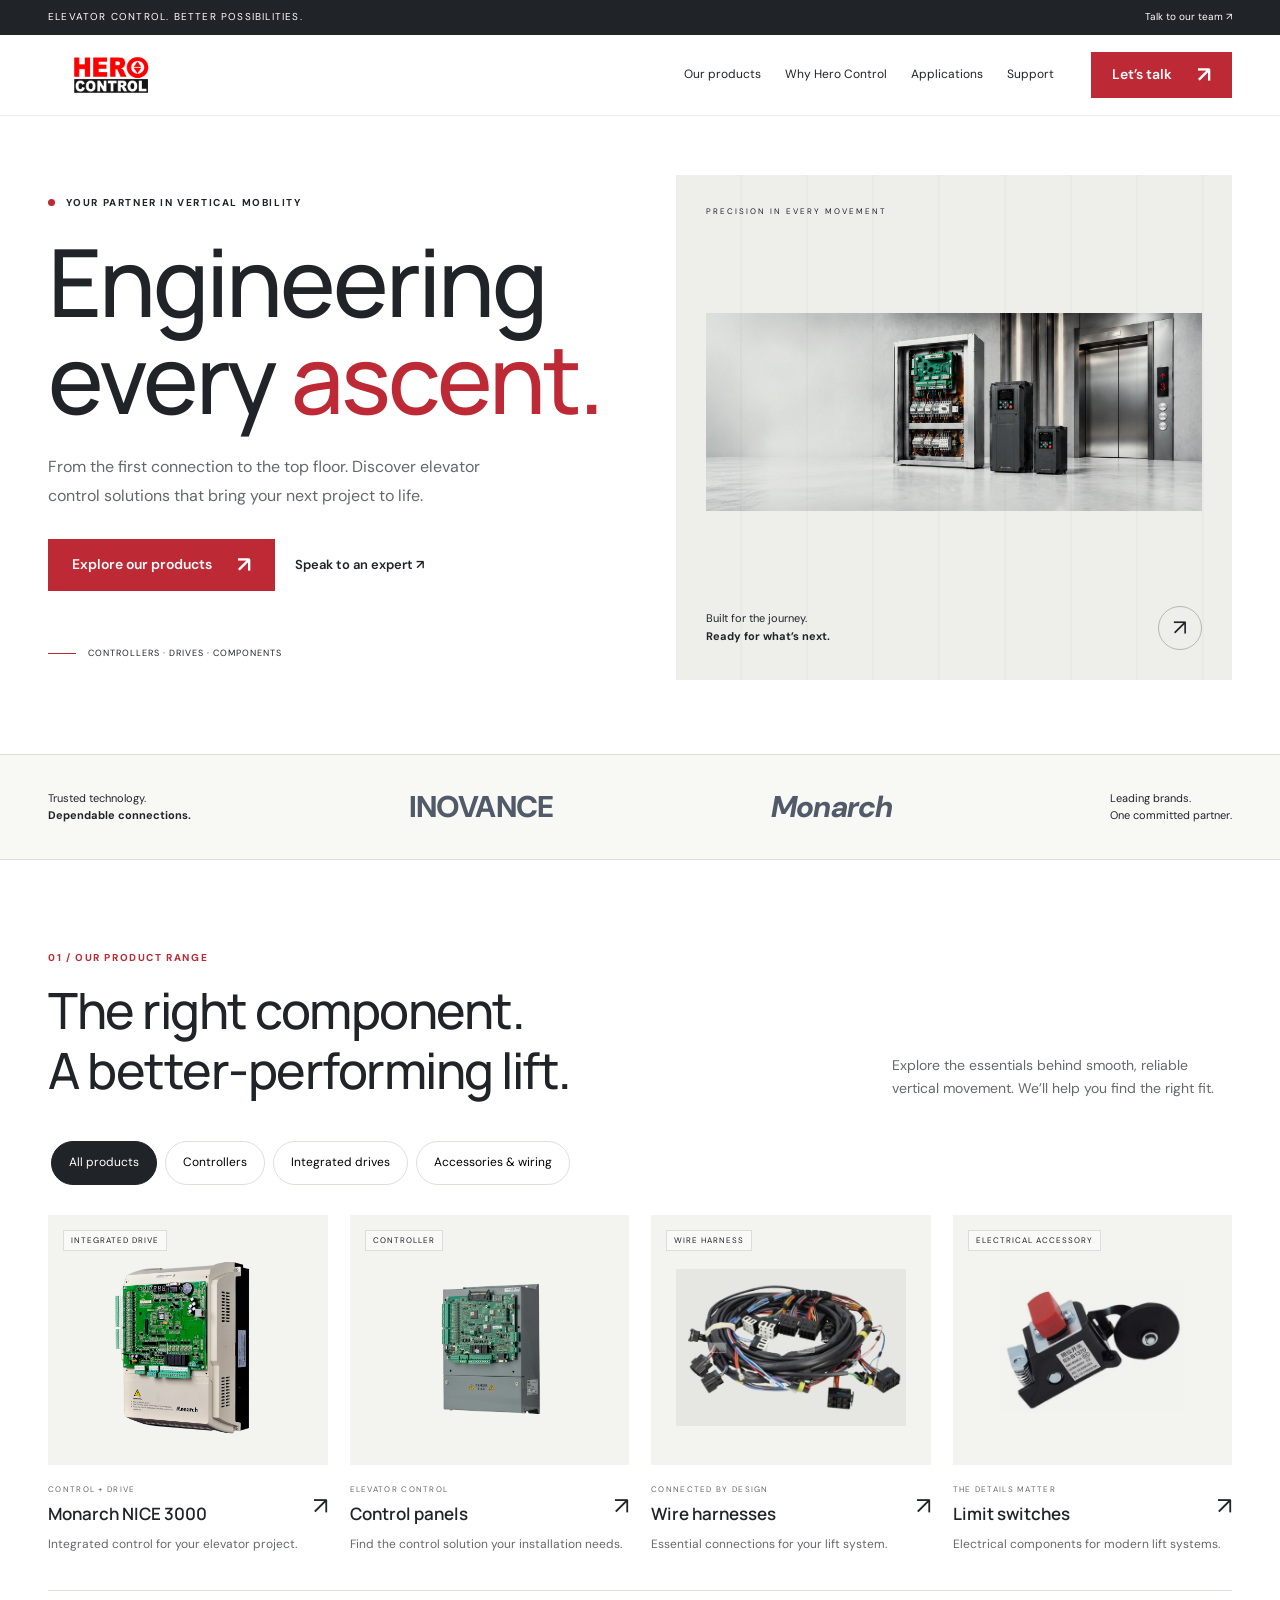
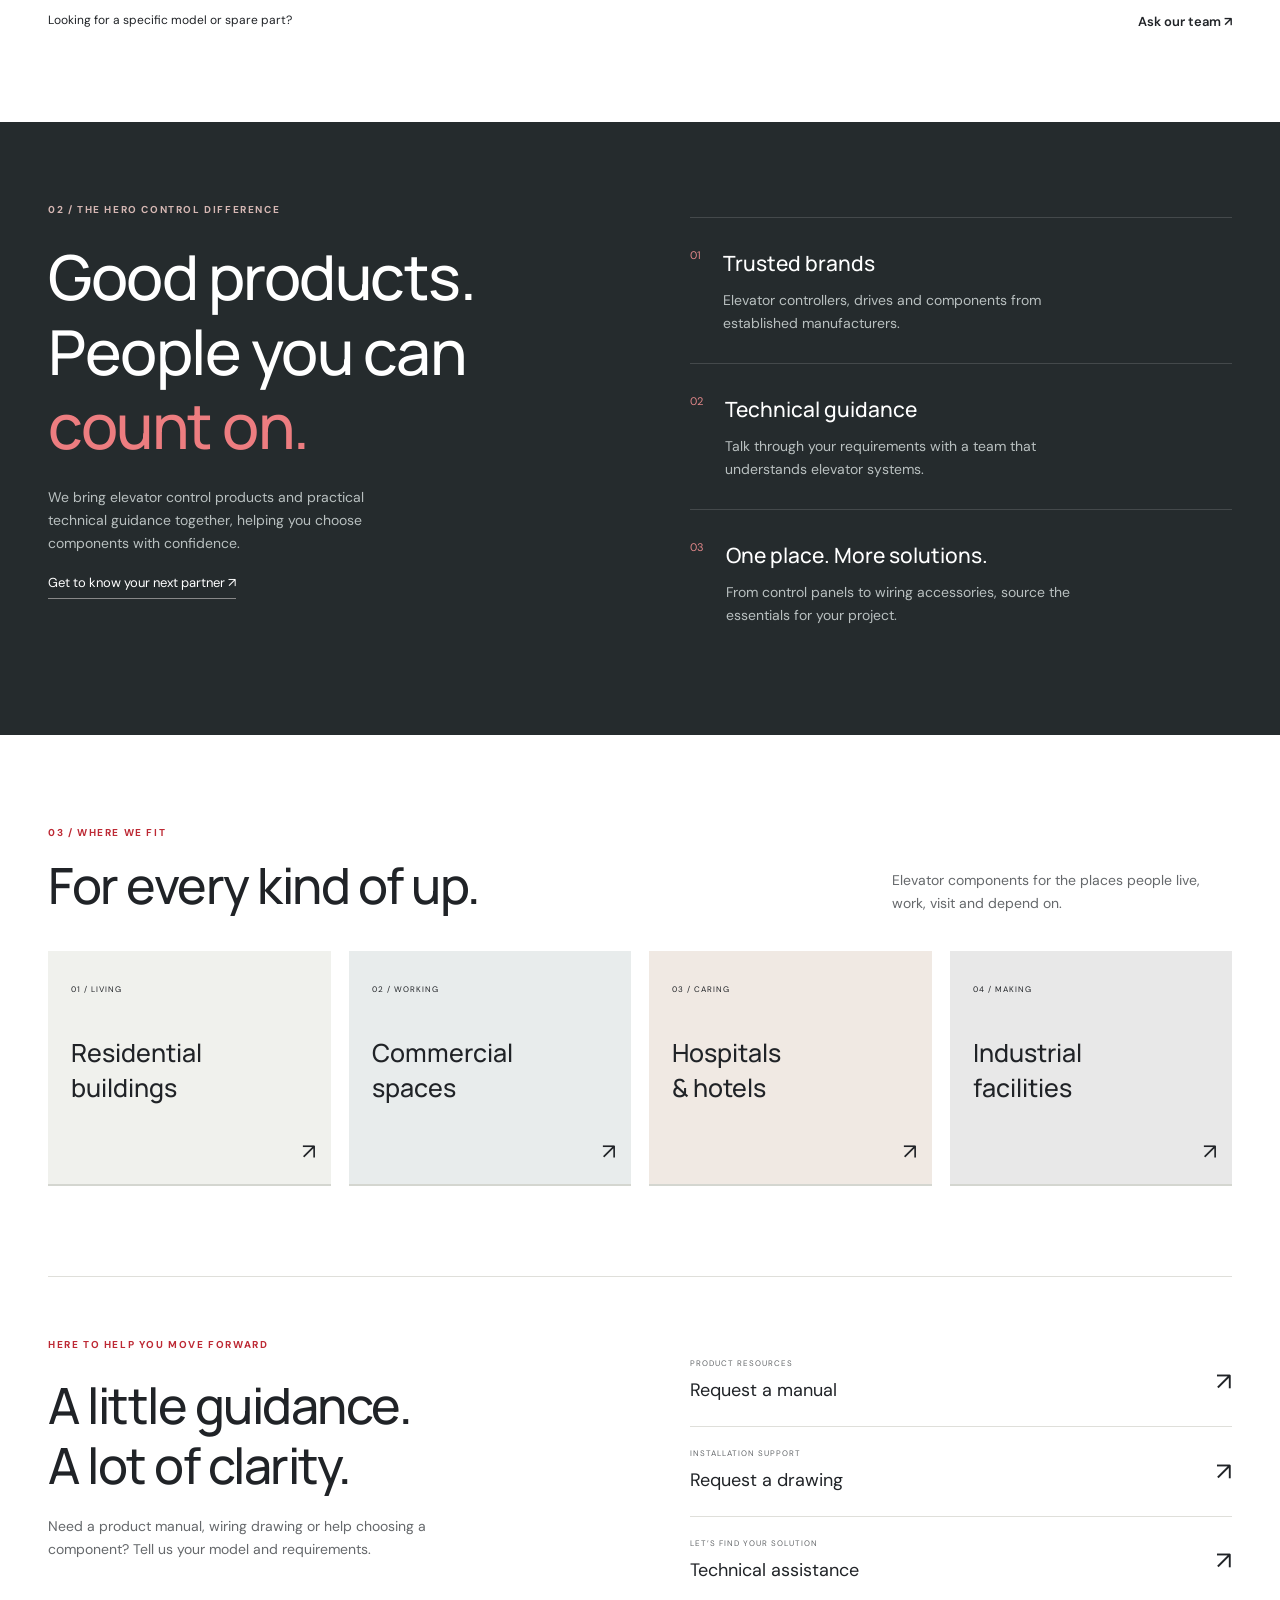
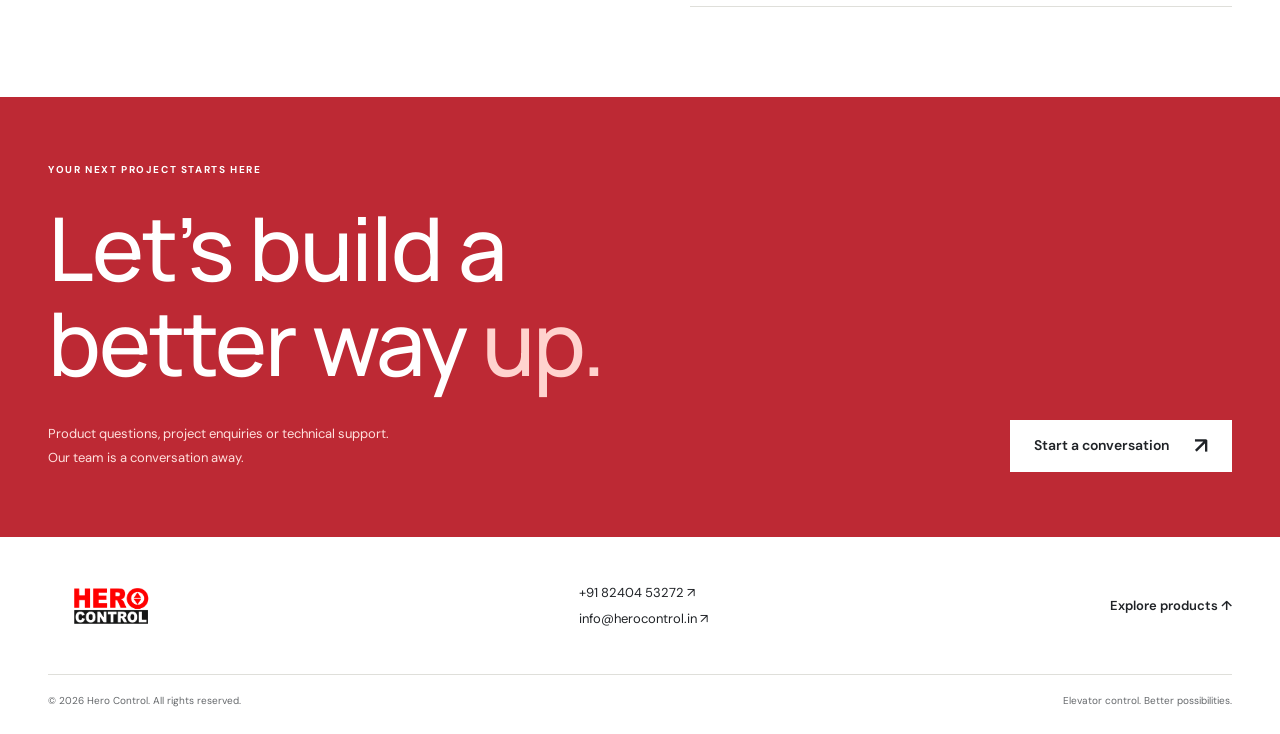
==== index.html @ cd9b061e "feat: build mobile-first Hero Control website" ====
﻿<!doctype html>
<html lang="en">
<head><meta charset="utf-8"><meta name="viewport" content="width=device-width,initial-scale=1"><meta name="theme-color" content="#c52c34"><meta name="description" content="Explore Hero Control elevator controllers, integrated drives, electrical accessories and wire harnesses. Contact our team for product selection and technical support."><title>Hero Control — Engineering every ascent.</title><link rel="icon" href="assets/logo.png"><link rel="stylesheet" href="style.css"><script src="script.js" defer></script></head>
<body>
<a class="skip" href="#main">Skip to content</a>
<div class="topbar"><div class="container">ELEVATOR CONTROL. BETTER POSSIBILITIES.<a href="tel:+918240453272">Talk to our team ↗</a></div></div>
<header><nav class="container" aria-label="Main navigation"><a class="brand" href="#" aria-label="Hero Control home"><img src="assets/logo.png" width="128" height="46" alt="Hero Control"></a><button class="menu-toggle" aria-expanded="false" aria-controls="navigation">Menu <span aria-hidden="true">☰</span></button><div id="navigation"><a href="#products">Our products</a><a href="#about">Why Hero Control</a><a href="#applications">Applications</a><a href="#support">Support</a><a class="button small" href="#contact">Let’s talk <span>↗</span></a></div></nav></header>
<main id="main">
<section class="hero container"><div class="hero-copy"><p class="eyebrow"><span class="dot"></span> YOUR PARTNER IN VERTICAL MOBILITY</p><h1>Engineering<br>every <em>ascent.</em></h1><p class="intro">From the first connection to the top floor. Discover elevator control solutions that bring your next project to life.</p><div class="actions"><a class="button" href="#products">Explore our products <span>↗</span></a><a class="text-link" href="#contact">Speak to an expert <span>↗</span></a></div><div class="hero-note"><span class="line"></span> CONTROLLERS · DRIVES · COMPONENTS</div></div><div class="hero-visual"><span class="visual-label">PRECISION IN EVERY MOVEMENT</span><img src="assets/hero.png" alt="Hero Control elevator control equipment" fetchpriority="high"><div class="visual-bottom"><span>Built for the journey.<br><strong>Ready for what’s next.</strong></span><span class="circle-arrow" aria-hidden="true">↗</span></div></div></section>
<div class="brand-strip"><div class="container"><p>Trusted technology.<br><strong>Dependable connections.</strong></p><span class="partner">INOVANCE</span><span class="partner monarch">Monarch</span><p class="strip-note">Leading brands.<br>One committed partner.</p></div></div>
<section class="section container" id="products"><div class="section-heading"><div><p class="eyebrow">01 / OUR PRODUCT RANGE</p><h2>The right component.<br>A better-performing lift.</h2></div><p>Explore the essentials behind smooth, reliable vertical movement. We’ll help you find the right fit.</p></div><div class="filters" role="group" aria-label="Filter products"><button class="active" aria-pressed="true" data-filter="all">All products</button><button aria-pressed="false" data-filter="controllers">Controllers</button><button aria-pressed="false" data-filter="drives">Integrated drives</button><button aria-pressed="false" data-filter="accessories">Accessories & wiring</button></div><div class="product-grid">
<a class="product" href="mailto:info@herocontrol.in?subject=Enquiry%3A%20Monarch%20NICE%203000" data-category="drives"><div class="product-image"><span class="tag">INTEGRATED DRIVE</span><img src="assets/controller.png" alt="Monarch NICE 3000 integrated elevator controller" loading="lazy"></div><div class="product-info"><div><p>CONTROL + DRIVE</p><h3>Monarch NICE 3000</h3></div><span aria-hidden="true">↗</span></div><p class="product-desc">Integrated control for your elevator project.</p></a>
<a class="product" href="mailto:info@herocontrol.in?subject=Enquiry%3A%20Elevator%20control%20panels" data-category="controllers"><div class="product-image"><span class="tag">CONTROLLER</span><img src="assets/panel.webp" alt="Elevator control panel" loading="lazy"></div><div class="product-info"><div><p>ELEVATOR CONTROL</p><h3>Control panels</h3></div><span aria-hidden="true">↗</span></div><p class="product-desc">Find the control solution your installation needs.</p></a>
<a class="product" href="mailto:info@herocontrol.in?subject=Enquiry%3A%20Wire%20harnesses" data-category="accessories"><div class="product-image"><span class="tag">WIRE HARNESS</span><img src="assets/wire.jpg" alt="Electrical wire harness and connectors" loading="lazy"></div><div class="product-info"><div><p>CONNECTED BY DESIGN</p><h3>Wire harnesses</h3></div><span aria-hidden="true">↗</span></div><p class="product-desc">Essential connections for your lift system.</p></a>
<a class="product" href="mailto:info@herocontrol.in?subject=Enquiry%3A%20Limit%20switches" data-category="accessories"><div class="product-image"><span class="tag">ELECTRICAL ACCESSORY</span><img src="assets/switch.avif" alt="Elevator limit switch" loading="lazy"></div><div class="product-info"><div><p>THE DETAILS MATTER</p><h3>Limit switches</h3></div><span aria-hidden="true">↗</span></div><p class="product-desc">Electrical components for modern lift systems.</p></a>
</div><p class="product-status sr-only" role="status" aria-live="polite">Showing all 4 products.</p><div class="catalogue-note"><span>Looking for a specific model or spare part?</span><a class="text-link" href="#contact">Ask our team ↗</a></div></section>
<section class="about" id="about"><div class="container about-grid"><div><p class="eyebrow">02 / THE HERO CONTROL DIFFERENCE</p><h2>Good products.<br>People you can<br><em>count on.</em></h2><p>We bring elevator control products and practical technical guidance together, helping you choose components with confidence.</p><a class="light-link" href="#contact">Get to know your next partner ↗</a></div><div class="benefits"><article><span>01</span><div><h3>Trusted brands</h3><p>Elevator controllers, drives and components from established manufacturers.</p></div></article><article><span>02</span><div><h3>Technical guidance</h3><p>Talk through your requirements with a team that understands elevator systems.</p></div></article><article><span>03</span><div><h3>One place. More solutions.</h3><p>From control panels to wiring accessories, source the essentials for your project.</p></div></article></div></div></section>
<section class="section container" id="applications"><div class="section-heading"><div><p class="eyebrow">03 / WHERE WE FIT</p><h2>For every kind of up.</h2></div><p>Elevator components for the places people live, work, visit and depend on.</p></div><div class="application-grid"><a href="#contact"><span>01 / LIVING</span><h3>Residential<br>buildings</h3><span class="app-arrow">↗</span></a><a href="#contact"><span>02 / WORKING</span><h3>Commercial<br>spaces</h3><span class="app-arrow">↗</span></a><a href="#contact"><span>03 / CARING</span><h3>Hospitals<br>& hotels</h3><span class="app-arrow">↗</span></a><a href="#contact"><span>04 / MAKING</span><h3>Industrial<br>facilities</h3><span class="app-arrow">↗</span></a></div></section>
<section class="support container" id="support"><div><p class="eyebrow">HERE TO HELP YOU MOVE FORWARD</p><h2>A little guidance.<br>A lot of clarity.</h2><p>Need a product manual, wiring drawing or help choosing a component? Tell us your model and requirements.</p></div><div class="support-links"><a href="mailto:info@herocontrol.in?subject=Request%20for%20product%20manual&body=Product%20model%3A%0ARequirement%3A"><span><small>PRODUCT RESOURCES</small>Request a manual</span><b>↗</b></a><a href="mailto:info@herocontrol.in?subject=Request%20for%20wiring%20drawing&body=Product%20model%3A%0ARequirement%3A"><span><small>INSTALLATION SUPPORT</small>Request a drawing</span><b>↗</b></a><a href="tel:+918240453272"><span><small>LET’S FIND YOUR SOLUTION</small>Technical assistance</span><b>↗</b></a></div></section>
<section class="contact" id="contact"><div class="container"><p class="eyebrow">YOUR NEXT PROJECT STARTS HERE</p><h2>Let’s build a<br>better way <em>up.</em></h2><div class="contact-bottom"><p>Product questions, project enquiries or technical support.<br>Our team is a conversation away.</p><a class="button white" href="mailto:info@herocontrol.in">Start a conversation <span>↗</span></a></div></div></section>
</main><footer class="container"><div class="footer-top"><a href="#" aria-label="Hero Control home"><img src="assets/logo.png" alt="Hero Control" width="128" height="46" loading="lazy"></a><div><a href="tel:+918240453272">+91 82404 53272 ↗</a><a href="mailto:info@herocontrol.in">info@herocontrol.in ↗</a></div><a class="text-link" href="#products">Explore products ↑</a></div><div class="footer-bottom"><span>© <span id="year">2026</span> Hero Control. All rights reserved.</span><span>Elevator control. Better possibilities.</span></div></footer><div class="mobile-contact"><a href="tel:+918240453272">Call our team ↗</a><a href="https://wa.me/918240453272">WhatsApp ↗</a></div>
</body></html>
---- style.css ----
﻿@import url('https://fonts.googleapis.com/css2?family=DM+Sans:wght@400;500;600;700&family=Manrope:wght@400;500;600;700;800&display=swap');
:root{--red:#bd2934;--ink:#202327;--muted:#65686b;--paper:#f8f8f5;--border:#dfdfda}*{box-sizing:border-box}html{scroll-behavior:smooth;scroll-padding-top:95px}body{margin:0;color:var(--ink);background:#fff;font:16px/1.65 'DM Sans',sans-serif}a{color:inherit;text-decoration:none}button{font:inherit;cursor:pointer}img{display:block;max-width:100%}.container{width:min(1280px,calc(100% - 40px));margin-inline:auto}.topbar{background:var(--ink);color:#fff;font-size:9px;letter-spacing:1.2px;padding:9px 0}.topbar .container{display:flex;justify-content:space-between;gap:12px}.topbar a{letter-spacing:0;white-space:nowrap}header{background:#fff;position:sticky;top:0;z-index:10;border-bottom:1px solid #eee}nav{min-height:80px;display:flex;align-items:center;justify-content:space-between}.brand img,footer img{object-fit:contain}.menu-toggle{background:none;border:1px solid var(--border);padding:8px 12px;border-radius:3px;font-size:14px}.menu-toggle span{margin-left:10px}#navigation{display:none;position:absolute;top:100%;left:0;right:0;background:#fff;padding:16px 20px 24px;box-shadow:0 12px 16px #0000000b}#navigation.open{display:grid;gap:4px}#navigation>a{padding:12px}a:focus-visible,button:focus-visible{outline:3px solid #d68724;outline-offset:4px}.button{display:inline-flex;align-items:center;justify-content:space-between;gap:25px;min-height:52px;background:var(--red);color:#fff;padding:13px 23px;font-size:14px;font-weight:600;border:1px solid transparent}.button:hover{background:#9d1c26}.button span{font-size:22px;line-height:1}.small{min-height:46px}.hero{padding-block:45px 30px;display:grid;gap:35px}.eyebrow{font-size:10px;letter-spacing:1.6px;font-weight:700;margin:0 0 22px;line-height:1.6}.dot{display:inline-block;width:7px;height:7px;background:var(--red);border-radius:50%;margin-right:7px}h1,h2,h3,p{margin-top:0}h1,h2,h3{font-family:Manrope,sans-serif}h1{font-size:clamp(48px,9vw,94px);line-height:1.04;letter-spacing:-3px;font-weight:500;margin-bottom:25px}em{font-style:normal;color:var(--red)}.intro{font-size:16px;max-width:440px;color:var(--muted);line-height:1.8}.actions{display:flex;align-items:center;flex-wrap:wrap;gap:20px;margin-top:28px}.text-link{font-size:13px;font-weight:600}.text-link:hover{color:var(--red)}.hero-note{display:flex;align-items:center;gap:12px;font-size:9px;letter-spacing:1px;margin-top:32px}.line{width:28px;height:1px;background:var(--red)}.hero-visual{min-height:340px;background:#eeefea;position:relative;padding:30px 18px 20px;display:flex;flex-direction:column;justify-content:space-between;overflow:hidden}.hero-visual:before{content:'';position:absolute;inset:0;background:repeating-linear-gradient(90deg,transparent 0,transparent 64px,#d2d5cf60 65px,transparent 66px);pointer-events:none}.visual-label{font-size:8px;letter-spacing:2px;z-index:1}.hero-visual>img{width:100%;height:240px;object-fit:contain;mix-blend-mode:multiply;position:relative}.visual-bottom{display:flex;justify-content:space-between;align-items:center;font-size:11px;line-height:1.6;z-index:1}.circle-arrow{border:1px solid #b5b9b0;width:44px;height:44px;border-radius:50%;display:grid;place-items:center;font-size:22px}.brand-strip{border-block:1px solid var(--border);margin-top:15px;background:var(--paper)}.brand-strip .container{display:flex;flex-wrap:wrap;align-items:center;justify-content:space-between;gap:23px;padding-block:25px}.brand-strip p{font-size:11px;margin:0;line-height:1.6}.partner{font-size:20px;font-weight:800;color:#505a68;letter-spacing:-.8px}.monarch{font-style:italic}.strip-note{display:none}.section{padding-block:65px}.section-heading{display:grid;gap:16px;margin-bottom:30px}.section-heading .eyebrow{color:var(--red);margin-bottom:14px}h2{font-size:clamp(31px,5vw,50px);line-height:1.2;letter-spacing:-1.5px;font-weight:500;margin-bottom:0}.section-heading>p{font-size:14px;max-width:340px;color:var(--muted);margin:0}.filters{display:flex;gap:8px;overflow:auto;padding:5px 3px 15px;margin-bottom:15px}.filters button{white-space:nowrap;border:1px solid var(--border);background:white;border-radius:30px;font-size:12px;padding:9px 17px;min-height:44px}.filters button.active{background:var(--ink);border-color:var(--ink);color:white}.product-grid{display:grid;gap:28px 18px}.product[hidden]{display:none}.product-image{position:relative;background:#f3f4f0;padding:40px 30px 25px;height:270px;display:flex;align-items:center;justify-content:center}.product-image img{max-height:100%;width:100%;object-fit:contain;mix-blend-mode:multiply;transition:transform .25s}.product:hover img{transform:scale(1.045)}.tag{position:absolute;top:15px;left:15px;font-size:8px;letter-spacing:1px;border:1px solid #dbddd7;padding:3px 7px;background:#fff8}.product-info{display:flex;align-items:center;justify-content:space-between;padding-top:18px}.product-info p{font-size:8px;letter-spacing:1.3px;color:var(--muted);margin:0 0 4px}.product h3{font-size:19px;margin:0;font-weight:600}.product-info>span{font-size:24px}.product-desc{font-size:12px;color:var(--muted);margin:7px 0 0}.catalogue-note{display:flex;justify-content:space-between;gap:15px;flex-wrap:wrap;border-top:1px solid var(--border);margin-top:35px;padding-top:20px;font-size:12px}.about{background:#252b2d;color:white;padding-block:60px}.about-grid{display:grid;gap:35px}.about .eyebrow{color:#d6b8b4}.about h2{font-size:clamp(40px,5vw,62px)}.about em{color:#ed7d80}.about p:not(.eyebrow){color:#b9c0c0;font-size:14px;max-width:375px;margin-top:22px}.light-link{font-size:13px;border-bottom:1px solid #888;padding-bottom:7px}.benefits article{display:flex;gap:22px;padding:25px 0;border-top:1px solid #ffffff24}.benefits article>span{color:#e18789;font-size:11px}.benefits h3{font-size:21px;font-weight:500;margin:0}.benefits article p{margin:8px 0 0!important}.application-grid{display:grid;grid-template-columns:repeat(2,minmax(0,1fr));gap:12px}.application-grid a{padding:20px 16px;position:relative;min-height:190px;background:#f0f1ed;border-bottom:2px solid #d4d6d0;transition:background .2s}.application-grid a:hover{background:#e6e8df}.application-grid a:nth-child(2){background:#e8ecec}.application-grid a:nth-child(3){background:#f0e9e3}.application-grid a:nth-child(4){background:#e8e8e8}.application-grid span{font-size:8px;letter-spacing:1px}.application-grid h3{font-size:20px;font-weight:500;line-height:1.4;margin-top:26px}.application-grid .app-arrow{position:absolute;right:14px;bottom:14px;font-size:22px}.support{display:grid;gap:25px;border-top:1px solid var(--border);padding-block:45px 65px}.support .eyebrow{color:var(--red)}.support p:not(.eyebrow){color:var(--muted);font-size:14px;max-width:385px;margin-top:20px}.support-links a{display:flex;justify-content:space-between;align-items:center;border-bottom:1px solid var(--border);padding:20px 0;font-size:18px}.support-links small{display:block;letter-spacing:1px;font-size:8px;color:var(--muted);margin-bottom:6px}.support-links b{font-size:25px;font-weight:400}.contact{padding-block:50px;background:var(--red);color:white}.contact h2{font-size:clamp(48px,8vw,88px);line-height:1.08;letter-spacing:-2px}.contact em{color:#ffd3ce}.contact-bottom{display:flex;flex-wrap:wrap;gap:20px;align-items:center;justify-content:space-between;margin-top:30px}.contact-bottom p{font-size:13px;line-height:1.8;margin:0;color:#ffe1de}.white{background:white;color:var(--ink)}.white:hover{background:#f4e6e5}.footer-top{padding-block:35px;display:flex;flex-wrap:wrap;gap:25px;justify-content:space-between;align-items:center}.footer-top>div{display:grid;gap:5px;font-size:13px}.footer-bottom{padding-block:18px 85px;border-top:1px solid var(--border);display:flex;flex-wrap:wrap;gap:10px;justify-content:space-between;font-size:10px;color:var(--muted)}.mobile-contact{position:fixed;bottom:0;left:0;right:0;z-index:9;display:flex;background:white;box-shadow:0 -2px 15px #0001;padding-bottom:env(safe-area-inset-bottom)}.mobile-contact a{flex:1;text-align:center;padding:15px;font-size:13px;font-weight:600}.mobile-contact a:last-child{background:var(--red);color:white}.skip{position:fixed;top:-100px;left:20px;z-index:30;padding:12px;background:white}.skip:focus{top:5px}.sr-only{position:absolute;width:1px;height:1px;padding:0;margin:-1px;overflow:hidden;clip:rect(0,0,0,0);white-space:nowrap;border:0}@media(min-width:600px){.product-grid{grid-template-columns:repeat(2,minmax(0,1fr))}.hero-visual>img{height:330px}.hero-visual{min-height:420px}.strip-note{display:block}.container{width:min(1280px,calc(100% - 64px))}}@media(min-width:960px){.container{width:min(1280px,calc(100% - 96px))}.topbar{font-size:10px}.menu-toggle{display:none}#navigation{display:flex;position:static;padding:0;align-items:center;gap:18px;box-shadow:none;font-size:12px}#navigation>a{padding:10px 3px}#navigation .button{padding-inline:20px;margin-left:16px}.hero{grid-template-columns:1.05fr 1fr;gap:45px;align-items:center;padding-block:55px}.hero-copy{padding-block:24px}.hero-visual{min-height:505px;padding:30px}.hero-visual>img{height:350px}.hero-note{margin-top:55px}.eyebrow{font-size:10px}.brand-strip .container{padding-block:27px}.partner{font-size:30px}.section{padding-block:90px}.section-heading{display:flex;justify-content:space-between;align-items:end;margin-bottom:36px}.product-grid{grid-template-columns:repeat(4,minmax(0,1fr));gap:22px}.product-image{height:250px;padding-inline:25px}.product h3{font-size:17px}.about{padding-block:80px}.about-grid{grid-template-columns:1fr 1fr;gap:100px}.benefits{padding-top:15px}.benefits article{padding-block:28px}.application-grid{grid-template-columns:repeat(4,minmax(0,1fr));gap:18px}.application-grid a{min-height:235px;padding:23px}.application-grid h3{font-size:25px;margin-top:35px}.support{grid-template-columns:1fr 1fr;gap:100px;padding-block:60px 90px}.contact{padding-block:65px}.footer-top{padding-block:45px}.footer-bottom{padding-bottom:24px}.mobile-contact{display:none}}@media(prefers-reduced-motion:reduce){html{scroll-behavior:auto}*{transition:none!important}}
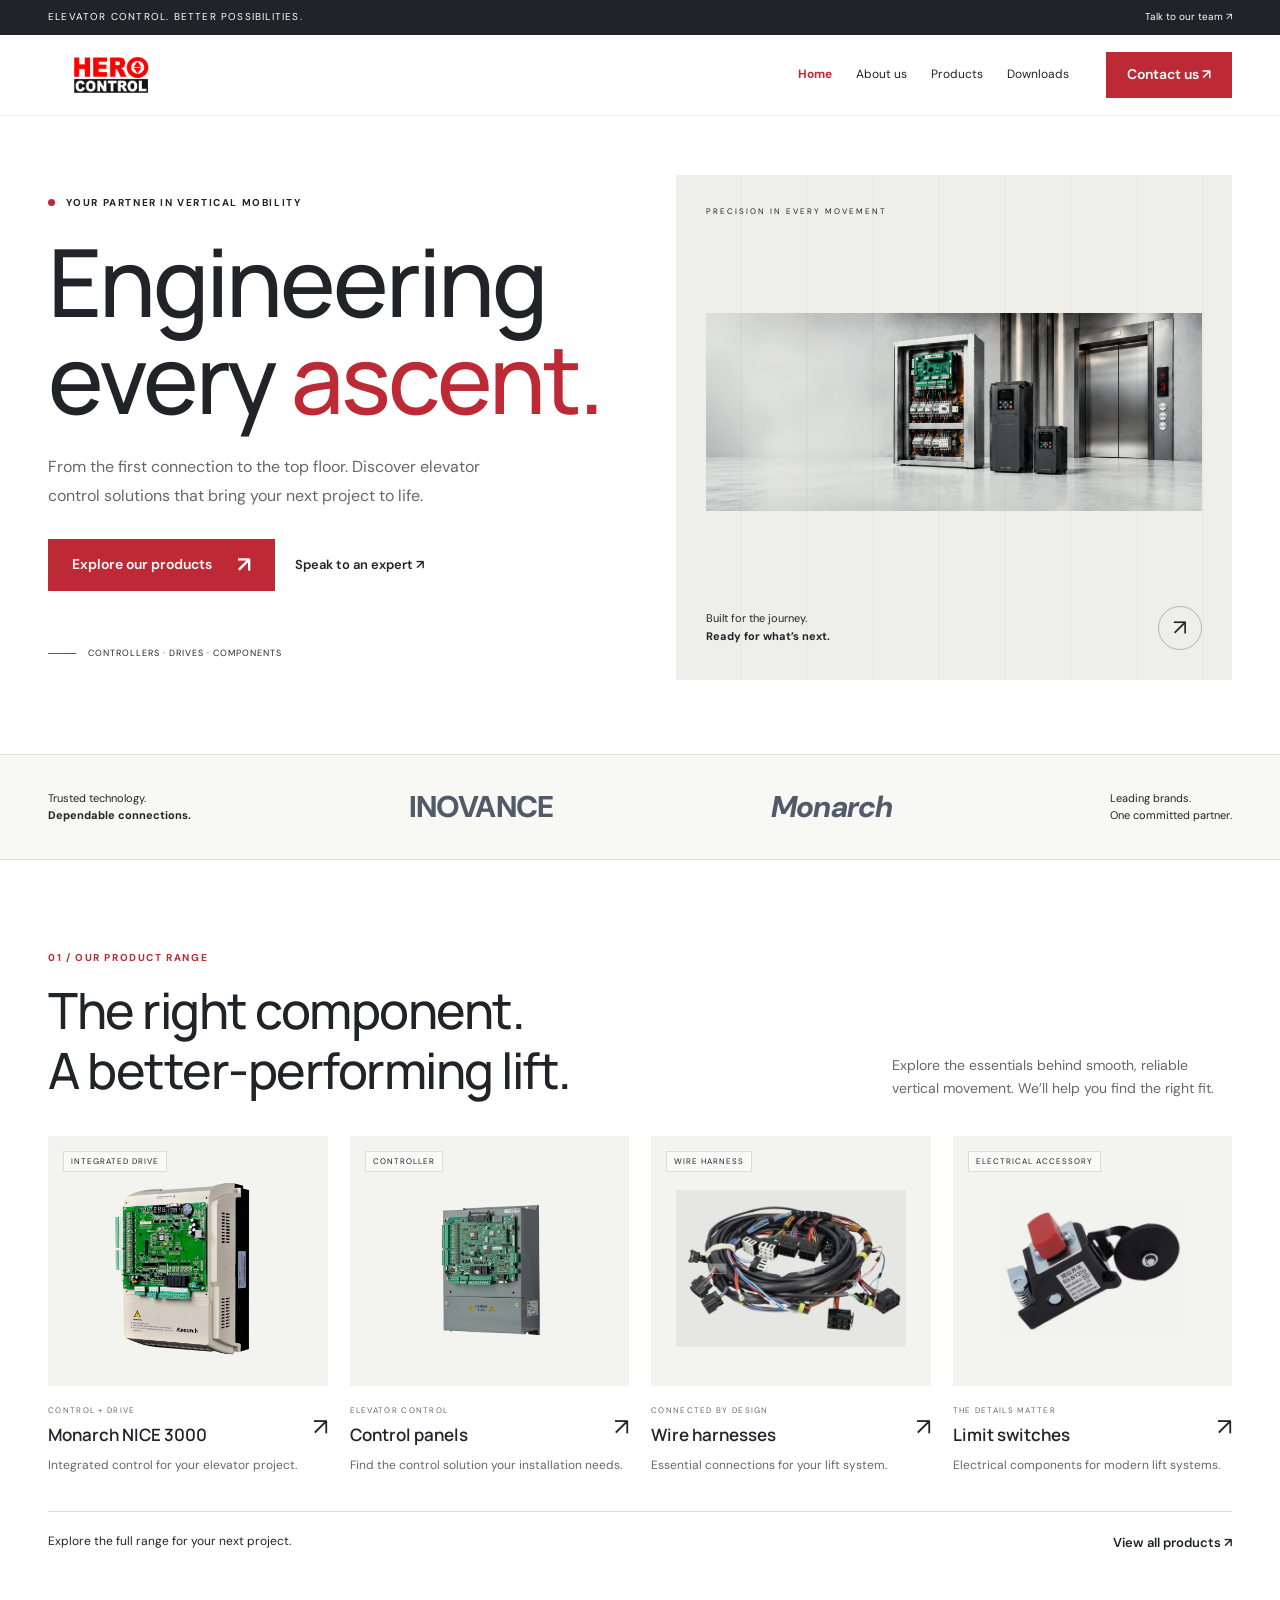
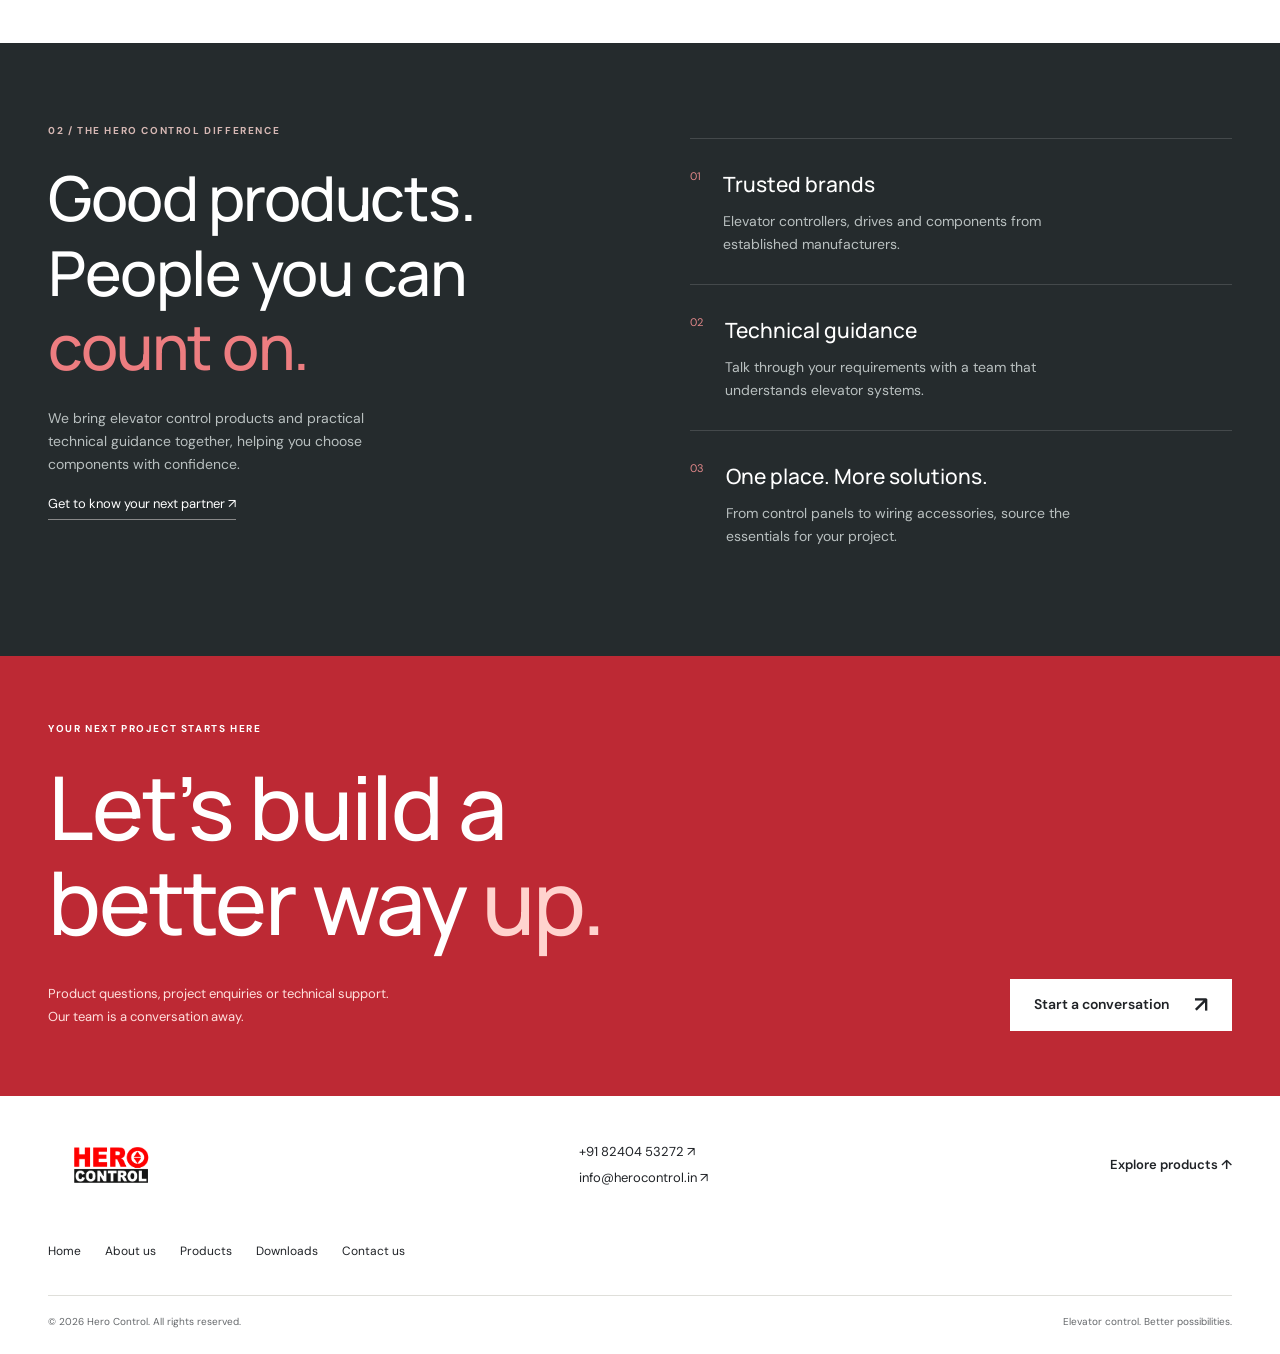
==== commit 86990297: "feat: add about products downloads and contact pages" ====
--- a/index.html
+++ b/index.html
@@ -1,22 +1,14 @@
 ﻿<!doctype html>
 <html lang="en">
-<head><meta charset="utf-8"><meta name="viewport" content="width=device-width,initial-scale=1"><meta name="theme-color" content="#c52c34"><meta name="description" content="Explore Hero Control elevator controllers, integrated drives, electrical accessories and wire harnesses. Contact our team for product selection and technical support."><title>Hero Control — Engineering every ascent.</title><link rel="icon" href="assets/logo.png"><link rel="stylesheet" href="style.css"><script src="script.js" defer></script></head>
+<head><meta charset="utf-8"><meta name="viewport" content="width=device-width,initial-scale=1"><meta name="theme-color" content="#c52c34"><meta name="description" content="Elevator controllers, integrated drives and components from Hero Control."><title>Engineering every ascent | Hero Control</title><link rel="icon" href="assets/logo.png"><link rel="stylesheet" href="style.css"><script src="script.js" defer></script></head>
 <body>
 <a class="skip" href="#main">Skip to content</a>
 <div class="topbar"><div class="container">ELEVATOR CONTROL. BETTER POSSIBILITIES.<a href="tel:+918240453272">Talk to our team ↗</a></div></div>
-<header><nav class="container" aria-label="Main navigation"><a class="brand" href="#" aria-label="Hero Control home"><img src="assets/logo.png" width="128" height="46" alt="Hero Control"></a><button class="menu-toggle" aria-expanded="false" aria-controls="navigation">Menu <span aria-hidden="true">☰</span></button><div id="navigation"><a href="#products">Our products</a><a href="#about">Why Hero Control</a><a href="#applications">Applications</a><a href="#support">Support</a><a class="button small" href="#contact">Let’s talk <span>↗</span></a></div></nav></header>
-<main id="main">
-<section class="hero container"><div class="hero-copy"><p class="eyebrow"><span class="dot"></span> YOUR PARTNER IN VERTICAL MOBILITY</p><h1>Engineering<br>every <em>ascent.</em></h1><p class="intro">From the first connection to the top floor. Discover elevator control solutions that bring your next project to life.</p><div class="actions"><a class="button" href="#products">Explore our products <span>↗</span></a><a class="text-link" href="#contact">Speak to an expert <span>↗</span></a></div><div class="hero-note"><span class="line"></span> CONTROLLERS · DRIVES · COMPONENTS</div></div><div class="hero-visual"><span class="visual-label">PRECISION IN EVERY MOVEMENT</span><img src="assets/hero.png" alt="Hero Control elevator control equipment" fetchpriority="high"><div class="visual-bottom"><span>Built for the journey.<br><strong>Ready for what’s next.</strong></span><span class="circle-arrow" aria-hidden="true">↗</span></div></div></section>
-<div class="brand-strip"><div class="container"><p>Trusted technology.<br><strong>Dependable connections.</strong></p><span class="partner">INOVANCE</span><span class="partner monarch">Monarch</span><p class="strip-note">Leading brands.<br>One committed partner.</p></div></div>
-<section class="section container" id="products"><div class="section-heading"><div><p class="eyebrow">01 / OUR PRODUCT RANGE</p><h2>The right component.<br>A better-performing lift.</h2></div><p>Explore the essentials behind smooth, reliable vertical movement. We’ll help you find the right fit.</p></div><div class="filters" role="group" aria-label="Filter products"><button class="active" aria-pressed="true" data-filter="all">All products</button><button aria-pressed="false" data-filter="controllers">Controllers</button><button aria-pressed="false" data-filter="drives">Integrated drives</button><button aria-pressed="false" data-filter="accessories">Accessories & wiring</button></div><div class="product-grid">
+<header><nav class="container" aria-label="Main navigation"><a class="brand" href="index.html" aria-label="Hero Control home"><img src="assets/logo.png" width="128" height="46" alt="Hero Control"></a><button class="menu-toggle" aria-expanded="false" aria-controls="navigation">Menu <span aria-hidden="true">☰</span></button><div id="navigation"><a href="index.html" aria-current="page">Home</a><a href="about.html">About us</a><a href="products.html">Products</a><a href="downloads.html">Downloads</a><a class="button small" href="contact.html">Contact us ↗</a></div></nav></header>
+<main id="main"><section class="hero container"><div class="hero-copy"><p class="eyebrow"><span class="dot"></span> YOUR PARTNER IN VERTICAL MOBILITY</p><h1>Engineering<br>every <em>ascent.</em></h1><p class="intro">From the first connection to the top floor. Discover elevator control solutions that bring your next project to life.</p><div class="actions"><a class="button" href="products.html">Explore our products <span>↗</span></a><a class="text-link" href="contact.html">Speak to an expert <span>↗</span></a></div><div class="hero-note"><span class="line"></span> CONTROLLERS · DRIVES · COMPONENTS</div></div><div class="hero-visual"><span class="visual-label">PRECISION IN EVERY MOVEMENT</span><img src="assets/hero.png" alt="Hero Control elevator control equipment" fetchpriority="high"><div class="visual-bottom"><span>Built for the journey.<br><strong>Ready for what’s next.</strong></span><span class="circle-arrow" aria-hidden="true">↗</span></div></div></section><div class="brand-strip"><div class="container"><p>Trusted technology.<br><strong>Dependable connections.</strong></p><span class="partner">INOVANCE</span><span class="partner monarch">Monarch</span><p class="strip-note">Leading brands.<br>One committed partner.</p></div></div><section class="section container" id="products"><div class="section-heading"><div><p class="eyebrow">01 / OUR PRODUCT RANGE</p><h2>The right component.<br>A better-performing lift.</h2></div><p>Explore the essentials behind smooth, reliable vertical movement. We’ll help you find the right fit.</p></div><div class="product-grid">
 <a class="product" href="mailto:info@herocontrol.in?subject=Enquiry%3A%20Monarch%20NICE%203000" data-category="drives"><div class="product-image"><span class="tag">INTEGRATED DRIVE</span><img src="assets/controller.png" alt="Monarch NICE 3000 integrated elevator controller" loading="lazy"></div><div class="product-info"><div><p>CONTROL + DRIVE</p><h3>Monarch NICE 3000</h3></div><span aria-hidden="true">↗</span></div><p class="product-desc">Integrated control for your elevator project.</p></a>
 <a class="product" href="mailto:info@herocontrol.in?subject=Enquiry%3A%20Elevator%20control%20panels" data-category="controllers"><div class="product-image"><span class="tag">CONTROLLER</span><img src="assets/panel.webp" alt="Elevator control panel" loading="lazy"></div><div class="product-info"><div><p>ELEVATOR CONTROL</p><h3>Control panels</h3></div><span aria-hidden="true">↗</span></div><p class="product-desc">Find the control solution your installation needs.</p></a>
 <a class="product" href="mailto:info@herocontrol.in?subject=Enquiry%3A%20Wire%20harnesses" data-category="accessories"><div class="product-image"><span class="tag">WIRE HARNESS</span><img src="assets/wire.jpg" alt="Electrical wire harness and connectors" loading="lazy"></div><div class="product-info"><div><p>CONNECTED BY DESIGN</p><h3>Wire harnesses</h3></div><span aria-hidden="true">↗</span></div><p class="product-desc">Essential connections for your lift system.</p></a>
 <a class="product" href="mailto:info@herocontrol.in?subject=Enquiry%3A%20Limit%20switches" data-category="accessories"><div class="product-image"><span class="tag">ELECTRICAL ACCESSORY</span><img src="assets/switch.avif" alt="Elevator limit switch" loading="lazy"></div><div class="product-info"><div><p>THE DETAILS MATTER</p><h3>Limit switches</h3></div><span aria-hidden="true">↗</span></div><p class="product-desc">Electrical components for modern lift systems.</p></a>
-</div><p class="product-status sr-only" role="status" aria-live="polite">Showing all 4 products.</p><div class="catalogue-note"><span>Looking for a specific model or spare part?</span><a class="text-link" href="#contact">Ask our team ↗</a></div></section>
-<section class="about" id="about"><div class="container about-grid"><div><p class="eyebrow">02 / THE HERO CONTROL DIFFERENCE</p><h2>Good products.<br>People you can<br><em>count on.</em></h2><p>We bring elevator control products and practical technical guidance together, helping you choose components with confidence.</p><a class="light-link" href="#contact">Get to know your next partner ↗</a></div><div class="benefits"><article><span>01</span><div><h3>Trusted brands</h3><p>Elevator controllers, drives and components from established manufacturers.</p></div></article><article><span>02</span><div><h3>Technical guidance</h3><p>Talk through your requirements with a team that understands elevator systems.</p></div></article><article><span>03</span><div><h3>One place. More solutions.</h3><p>From control panels to wiring accessories, source the essentials for your project.</p></div></article></div></div></section>
-<section class="section container" id="applications"><div class="section-heading"><div><p class="eyebrow">03 / WHERE WE FIT</p><h2>For every kind of up.</h2></div><p>Elevator components for the places people live, work, visit and depend on.</p></div><div class="application-grid"><a href="#contact"><span>01 / LIVING</span><h3>Residential<br>buildings</h3><span class="app-arrow">↗</span></a><a href="#contact"><span>02 / WORKING</span><h3>Commercial<br>spaces</h3><span class="app-arrow">↗</span></a><a href="#contact"><span>03 / CARING</span><h3>Hospitals<br>& hotels</h3><span class="app-arrow">↗</span></a><a href="#contact"><span>04 / MAKING</span><h3>Industrial<br>facilities</h3><span class="app-arrow">↗</span></a></div></section>
-<section class="support container" id="support"><div><p class="eyebrow">HERE TO HELP YOU MOVE FORWARD</p><h2>A little guidance.<br>A lot of clarity.</h2><p>Need a product manual, wiring drawing or help choosing a component? Tell us your model and requirements.</p></div><div class="support-links"><a href="mailto:info@herocontrol.in?subject=Request%20for%20product%20manual&body=Product%20model%3A%0ARequirement%3A"><span><small>PRODUCT RESOURCES</small>Request a manual</span><b>↗</b></a><a href="mailto:info@herocontrol.in?subject=Request%20for%20wiring%20drawing&body=Product%20model%3A%0ARequirement%3A"><span><small>INSTALLATION SUPPORT</small>Request a drawing</span><b>↗</b></a><a href="tel:+918240453272"><span><small>LET’S FIND YOUR SOLUTION</small>Technical assistance</span><b>↗</b></a></div></section>
-<section class="contact" id="contact"><div class="container"><p class="eyebrow">YOUR NEXT PROJECT STARTS HERE</p><h2>Let’s build a<br>better way <em>up.</em></h2><div class="contact-bottom"><p>Product questions, project enquiries or technical support.<br>Our team is a conversation away.</p><a class="button white" href="mailto:info@herocontrol.in">Start a conversation <span>↗</span></a></div></div></section>
-</main><footer class="container"><div class="footer-top"><a href="#" aria-label="Hero Control home"><img src="assets/logo.png" alt="Hero Control" width="128" height="46" loading="lazy"></a><div><a href="tel:+918240453272">+91 82404 53272 ↗</a><a href="mailto:info@herocontrol.in">info@herocontrol.in ↗</a></div><a class="text-link" href="#products">Explore products ↑</a></div><div class="footer-bottom"><span>© <span id="year">2026</span> Hero Control. All rights reserved.</span><span>Elevator control. Better possibilities.</span></div></footer><div class="mobile-contact"><a href="tel:+918240453272">Call our team ↗</a><a href="https://wa.me/918240453272">WhatsApp ↗</a></div>
+</div><p class="product-status sr-only" role="status" aria-live="polite">Showing all 4 products.</p><div class="catalogue-note"><span>Explore the full range for your next project.</span><a class="text-link" href="products.html">View all products ↗</a></div></section><section class="about" id="about"><div class="container about-grid"><div><p class="eyebrow">02 / THE HERO CONTROL DIFFERENCE</p><h2>Good products.<br>People you can<br><em>count on.</em></h2><p>We bring elevator control products and practical technical guidance together, helping you choose components with confidence.</p><a class="light-link" href="contact.html">Get to know your next partner ↗</a></div><div class="benefits"><article><span>01</span><div><h3>Trusted brands</h3><p>Elevator controllers, drives and components from established manufacturers.</p></div></article><article><span>02</span><div><h3>Technical guidance</h3><p>Talk through your requirements with a team that understands elevator systems.</p></div></article><article><span>03</span><div><h3>One place. More solutions.</h3><p>From control panels to wiring accessories, source the essentials for your project.</p></div></article></div></div></section><section class="contact" id="contact"><div class="container"><p class="eyebrow">YOUR NEXT PROJECT STARTS HERE</p><h2>Let’s build a<br>better way <em>up.</em></h2><div class="contact-bottom"><p>Product questions, project enquiries or technical support.<br>Our team is a conversation away.</p><a class="button white" href="mailto:info@herocontrol.in">Start a conversation <span>↗</span></a></div></div></section></main><footer class="container"><div class="footer-top"><a href="index.html" aria-label="Hero Control home"><img src="assets/logo.png" alt="Hero Control" width="128" height="46" loading="lazy"></a><div><a href="tel:+918240453272">+91 82404 53272 ↗</a><a href="mailto:info@herocontrol.in">info@herocontrol.in ↗</a></div><a class="text-link" href="products.html">Explore products ↑</a></div><nav class="footer-pages" aria-label="Footer navigation"><a href="index.html">Home</a><a href="about.html">About us</a><a href="products.html">Products</a><a href="downloads.html">Downloads</a><a href="contact.html">Contact us</a></nav><div class="footer-bottom"><span>© <span id="year">2026</span> Hero Control. All rights reserved.</span><span>Elevator control. Better possibilities.</span></div></footer><div class="mobile-contact"><a href="tel:+918240453272">Call our team ↗</a><a href="https://wa.me/918240453272">WhatsApp ↗</a></div>
 </body></html>
--- a/style.css
+++ b/style.css
@@ -1,3 +1,5 @@
 ﻿@import url('https://fonts.googleapis.com/css2?family=DM+Sans:wght@400;500;600;700&family=Manrope:wght@400;500;600;700;800&display=swap');
 :root{--red:#bd2934;--ink:#202327;--muted:#65686b;--paper:#f8f8f5;--border:#dfdfda}*{box-sizing:border-box}html{scroll-behavior:smooth;scroll-padding-top:95px}body{margin:0;color:var(--ink);background:#fff;font:16px/1.65 'DM Sans',sans-serif}a{color:inherit;text-decoration:none}button{font:inherit;cursor:pointer}img{display:block;max-width:100%}.container{width:min(1280px,calc(100% - 40px));margin-inline:auto}.topbar{background:var(--ink);color:#fff;font-size:9px;letter-spacing:1.2px;padding:9px 0}.topbar .container{display:flex;justify-content:space-between;gap:12px}.topbar a{letter-spacing:0;white-space:nowrap}header{background:#fff;position:sticky;top:0;z-index:10;border-bottom:1px solid #eee}nav{min-height:80px;display:flex;align-items:center;justify-content:space-between}.brand img,footer img{object-fit:contain}.menu-toggle{background:none;border:1px solid var(--border);padding:8px 12px;border-radius:3px;font-size:14px}.menu-toggle span{margin-left:10px}#navigation{display:none;position:absolute;top:100%;left:0;right:0;background:#fff;padding:16px 20px 24px;box-shadow:0 12px 16px #0000000b}#navigation.open{display:grid;gap:4px}#navigation>a{padding:12px}a:focus-visible,button:focus-visible{outline:3px solid #d68724;outline-offset:4px}.button{display:inline-flex;align-items:center;justify-content:space-between;gap:25px;min-height:52px;background:var(--red);color:#fff;padding:13px 23px;font-size:14px;font-weight:600;border:1px solid transparent}.button:hover{background:#9d1c26}.button span{font-size:22px;line-height:1}.small{min-height:46px}.hero{padding-block:45px 30px;display:grid;gap:35px}.eyebrow{font-size:10px;letter-spacing:1.6px;font-weight:700;margin:0 0 22px;line-height:1.6}.dot{display:inline-block;width:7px;height:7px;background:var(--red);border-radius:50%;margin-right:7px}h1,h2,h3,p{margin-top:0}h1,h2,h3{font-family:Manrope,sans-serif}h1{font-size:clamp(48px,9vw,94px);line-height:1.04;letter-spacing:-3px;font-weight:500;margin-bottom:25px}em{font-style:normal;color:var(--red)}.intro{font-size:16px;max-width:440px;color:var(--muted);line-height:1.8}.actions{display:flex;align-items:center;flex-wrap:wrap;gap:20px;margin-top:28px}.text-link{font-size:13px;font-weight:600}.text-link:hover{color:var(--red)}.hero-note{display:flex;align-items:center;gap:12px;font-size:9px;letter-spacing:1px;margin-top:32px}.line{width:28px;height:1px;background:var(--red)}.hero-visual{min-height:340px;background:#eeefea;position:relative;padding:30px 18px 20px;display:flex;flex-direction:column;justify-content:space-between;overflow:hidden}.hero-visual:before{content:'';position:absolute;inset:0;background:repeating-linear-gradient(90deg,transparent 0,transparent 64px,#d2d5cf60 65px,transparent 66px);pointer-events:none}.visual-label{font-size:8px;letter-spacing:2px;z-index:1}.hero-visual>img{width:100%;height:240px;object-fit:contain;mix-blend-mode:multiply;position:relative}.visual-bottom{display:flex;justify-content:space-between;align-items:center;font-size:11px;line-height:1.6;z-index:1}.circle-arrow{border:1px solid #b5b9b0;width:44px;height:44px;border-radius:50%;display:grid;place-items:center;font-size:22px}.brand-strip{border-block:1px solid var(--border);margin-top:15px;background:var(--paper)}.brand-strip .container{display:flex;flex-wrap:wrap;align-items:center;justify-content:space-between;gap:23px;padding-block:25px}.brand-strip p{font-size:11px;margin:0;line-height:1.6}.partner{font-size:20px;font-weight:800;color:#505a68;letter-spacing:-.8px}.monarch{font-style:italic}.strip-note{display:none}.section{padding-block:65px}.section-heading{display:grid;gap:16px;margin-bottom:30px}.section-heading .eyebrow{color:var(--red);margin-bottom:14px}h2{font-size:clamp(31px,5vw,50px);line-height:1.2;letter-spacing:-1.5px;font-weight:500;margin-bottom:0}.section-heading>p{font-size:14px;max-width:340px;color:var(--muted);margin:0}.filters{display:flex;gap:8px;overflow:auto;padding:5px 3px 15px;margin-bottom:15px}.filters button{white-space:nowrap;border:1px solid var(--border);background:white;border-radius:30px;font-size:12px;padding:9px 17px;min-height:44px}.filters button.active{background:var(--ink);border-color:var(--ink);color:white}.product-grid{display:grid;gap:28px 18px}.product[hidden]{display:none}.product-image{position:relative;background:#f3f4f0;padding:40px 30px 25px;height:270px;display:flex;align-items:center;justify-content:center}.product-image img{max-height:100%;width:100%;object-fit:contain;mix-blend-mode:multiply;transition:transform .25s}.product:hover img{transform:scale(1.045)}.tag{position:absolute;top:15px;left:15px;font-size:8px;letter-spacing:1px;border:1px solid #dbddd7;padding:3px 7px;background:#fff8}.product-info{display:flex;align-items:center;justify-content:space-between;padding-top:18px}.product-info p{font-size:8px;letter-spacing:1.3px;color:var(--muted);margin:0 0 4px}.product h3{font-size:19px;margin:0;font-weight:600}.product-info>span{font-size:24px}.product-desc{font-size:12px;color:var(--muted);margin:7px 0 0}.catalogue-note{display:flex;justify-content:space-between;gap:15px;flex-wrap:wrap;border-top:1px solid var(--border);margin-top:35px;padding-top:20px;font-size:12px}.about{background:#252b2d;color:white;padding-block:60px}.about-grid{display:grid;gap:35px}.about .eyebrow{color:#d6b8b4}.about h2{font-size:clamp(40px,5vw,62px)}.about em{color:#ed7d80}.about p:not(.eyebrow){color:#b9c0c0;font-size:14px;max-width:375px;margin-top:22px}.light-link{font-size:13px;border-bottom:1px solid #888;padding-bottom:7px}.benefits article{display:flex;gap:22px;padding:25px 0;border-top:1px solid #ffffff24}.benefits article>span{color:#e18789;font-size:11px}.benefits h3{font-size:21px;font-weight:500;margin:0}.benefits article p{margin:8px 0 0!important}.application-grid{display:grid;grid-template-columns:repeat(2,minmax(0,1fr));gap:12px}.application-grid a{padding:20px 16px;position:relative;min-height:190px;background:#f0f1ed;border-bottom:2px solid #d4d6d0;transition:background .2s}.application-grid a:hover{background:#e6e8df}.application-grid a:nth-child(2){background:#e8ecec}.application-grid a:nth-child(3){background:#f0e9e3}.application-grid a:nth-child(4){background:#e8e8e8}.application-grid span{font-size:8px;letter-spacing:1px}.application-grid h3{font-size:20px;font-weight:500;line-height:1.4;margin-top:26px}.application-grid .app-arrow{position:absolute;right:14px;bottom:14px;font-size:22px}.support{display:grid;gap:25px;border-top:1px solid var(--border);padding-block:45px 65px}.support .eyebrow{color:var(--red)}.support p:not(.eyebrow){color:var(--muted);font-size:14px;max-width:385px;margin-top:20px}.support-links a{display:flex;justify-content:space-between;align-items:center;border-bottom:1px solid var(--border);padding:20px 0;font-size:18px}.support-links small{display:block;letter-spacing:1px;font-size:8px;color:var(--muted);margin-bottom:6px}.support-links b{font-size:25px;font-weight:400}.contact{padding-block:50px;background:var(--red);color:white}.contact h2{font-size:clamp(48px,8vw,88px);line-height:1.08;letter-spacing:-2px}.contact em{color:#ffd3ce}.contact-bottom{display:flex;flex-wrap:wrap;gap:20px;align-items:center;justify-content:space-between;margin-top:30px}.contact-bottom p{font-size:13px;line-height:1.8;margin:0;color:#ffe1de}.white{background:white;color:var(--ink)}.white:hover{background:#f4e6e5}.footer-top{padding-block:35px;display:flex;flex-wrap:wrap;gap:25px;justify-content:space-between;align-items:center}.footer-top>div{display:grid;gap:5px;font-size:13px}.footer-bottom{padding-block:18px 85px;border-top:1px solid var(--border);display:flex;flex-wrap:wrap;gap:10px;justify-content:space-between;font-size:10px;color:var(--muted)}.mobile-contact{position:fixed;bottom:0;left:0;right:0;z-index:9;display:flex;background:white;box-shadow:0 -2px 15px #0001;padding-bottom:env(safe-area-inset-bottom)}.mobile-contact a{flex:1;text-align:center;padding:15px;font-size:13px;font-weight:600}.mobile-contact a:last-child{background:var(--red);color:white}.skip{position:fixed;top:-100px;left:20px;z-index:30;padding:12px;background:white}.skip:focus{top:5px}.sr-only{position:absolute;width:1px;height:1px;padding:0;margin:-1px;overflow:hidden;clip:rect(0,0,0,0);white-space:nowrap;border:0}@media(min-width:600px){.product-grid{grid-template-columns:repeat(2,minmax(0,1fr))}.hero-visual>img{height:330px}.hero-visual{min-height:420px}.strip-note{display:block}.container{width:min(1280px,calc(100% - 64px))}}@media(min-width:960px){.container{width:min(1280px,calc(100% - 96px))}.topbar{font-size:10px}.menu-toggle{display:none}#navigation{display:flex;position:static;padding:0;align-items:center;gap:18px;box-shadow:none;font-size:12px}#navigation>a{padding:10px 3px}#navigation .button{padding-inline:20px;margin-left:16px}.hero{grid-template-columns:1.05fr 1fr;gap:45px;align-items:center;padding-block:55px}.hero-copy{padding-block:24px}.hero-visual{min-height:505px;padding:30px}.hero-visual>img{height:350px}.hero-note{margin-top:55px}.eyebrow{font-size:10px}.brand-strip .container{padding-block:27px}.partner{font-size:30px}.section{padding-block:90px}.section-heading{display:flex;justify-content:space-between;align-items:end;margin-bottom:36px}.product-grid{grid-template-columns:repeat(4,minmax(0,1fr));gap:22px}.product-image{height:250px;padding-inline:25px}.product h3{font-size:17px}.about{padding-block:80px}.about-grid{grid-template-columns:1fr 1fr;gap:100px}.benefits{padding-top:15px}.benefits article{padding-block:28px}.application-grid{grid-template-columns:repeat(4,minmax(0,1fr));gap:18px}.application-grid a{min-height:235px;padding:23px}.application-grid h3{font-size:25px;margin-top:35px}.support{grid-template-columns:1fr 1fr;gap:100px;padding-block:60px 90px}.contact{padding-block:65px}.footer-top{padding-block:45px}.footer-bottom{padding-bottom:24px}.mobile-contact{display:none}}@media(prefers-reduced-motion:reduce){html{scroll-behavior:auto}*{transition:none!important}}
 
+/* Interior pages share the home page typography and mobile-first spacing. */
+#navigation [aria-current="page"]{color:var(--red);font-weight:700}#navigation .button[aria-current="page"]{color:white;background:#92212b}.page-intro{padding-block:55px 40px;border-bottom:1px solid var(--border)}.page-intro .eyebrow,.story-grid .eyebrow,.resource-section .eyebrow,.contact-layout .eyebrow,.faq-section .eyebrow{color:var(--red)}.page-intro h1{font-size:clamp(42px,7.5vw,78px);letter-spacing:-2px;line-height:1.12}.page-intro .intro{max-width:600px;margin-bottom:0}.story-grid{display:grid;gap:25px}.story-grid>div>p:not(.eyebrow){font-size:15px;color:var(--muted)}.steps{display:grid;gap:25px;margin-top:35px}.steps article{border-top:2px solid var(--red);padding-top:22px}.steps span{font-size:10px;letter-spacing:1px;color:var(--red)}.steps h3{font-size:22px;line-height:1.4;margin:15px 0}.steps p{font-size:14px;color:var(--muted)}.resource-section{padding-block:35px 65px}.resource-feature{display:grid;gap:35px;background:var(--paper);padding:28px;margin-bottom:60px}.resource-feature p:not(.eyebrow){color:var(--muted);font-size:14px;max-width:420px;margin-top:20px}.document-art{background:var(--red);color:white;padding:28px;box-shadow:8px 8px 0 #e5d7d1;display:grid;gap:25px;max-width:340px}.document-art>span{font-size:9px;letter-spacing:1.5px}.document-art strong{font:600 28px/1.3 Manrope,sans-serif}.document-art>div{font-size:12px;line-height:2}.resource-grid{display:grid;gap:20px}.resource-grid article{padding:25px;border:1px solid var(--border)}.resource-symbol{display:block;color:var(--red);font-size:35px;margin-bottom:25px}.resource-grid h3{font-size:23px;line-height:1.4}.resource-grid article>p:not(.eyebrow){font-size:14px;color:var(--muted)}.resource-grid .text-link{display:inline-block;padding-block:12px}.contact-layout{display:grid;gap:35px;padding-block:40px 60px}.contact-details>a{display:grid;gap:8px;border-bottom:1px solid var(--border);padding:22px 0;overflow-wrap:anywhere}.contact-details small{font-size:9px;letter-spacing:1.5px;color:var(--muted)}.contact-details strong{font:500 22px/1.4 Manrope,sans-serif}.contact-details span,.contact-details>p:not(.eyebrow){font-size:13px;color:var(--muted)}.contact-details>p:not(.eyebrow){margin-top:24px}.enquiry-form{background:var(--paper);padding:25px;min-width:0}.enquiry-form>p:not(.eyebrow){font-size:13px;color:var(--muted);margin-top:16px}.form-grid{display:grid;gap:18px;margin-top:25px}label{display:grid;gap:8px;font-size:12px;font-weight:600;margin-bottom:18px}input,select,textarea{width:100%;min-width:0;border:1px solid #c9ccc5;border-radius:0;padding:12px;background:#fff;color:var(--ink);font:14px/1.5 'DM Sans',sans-serif}textarea{resize:vertical}input:focus-visible,select:focus-visible,textarea:focus-visible,summary:focus-visible{outline:3px solid #d68724;outline-offset:3px}.enquiry-form .button{cursor:pointer}.form-note{font-size:11px!important}.faq-section{padding-bottom:70px}.faq-section h2{margin-bottom:30px}details{border-top:1px solid var(--border);padding:18px 0}details:last-child{border-bottom:1px solid var(--border)}summary{cursor:pointer;font-size:15px;font-weight:600;min-height:36px}details p{font-size:14px;color:var(--muted);max-width:700px;margin:12px 0}details a{color:var(--red);text-decoration:underline}.footer-pages{min-height:0;justify-content:flex-start;flex-wrap:wrap;gap:12px 24px;padding-bottom:25px;font-size:12px}.footer-pages a{padding-block:8px}@media(min-width:600px){.form-grid{grid-template-columns:repeat(2,minmax(0,1fr))}.resource-feature{padding:40px}}@media(min-width:960px){.page-intro{padding-block:75px 55px}.story-grid{grid-template-columns:1fr 1fr;gap:80px}.steps,.resource-grid{grid-template-columns:repeat(3,minmax(0,1fr));gap:28px}.resource-feature{grid-template-columns:1.2fr 1fr;align-items:center;padding:55px;gap:80px;margin-bottom:80px}.document-art{justify-self:end;width:100%}.contact-layout{grid-template-columns:.8fr 1.2fr;gap:80px;padding-block:65px 85px}.enquiry-form{padding:40px}.resource-section{padding-block:50px 85px}}@media(max-width:359px){.page-intro h1{font-size:37px}.enquiry-form{padding:18px}.topbar{letter-spacing:.4px}}
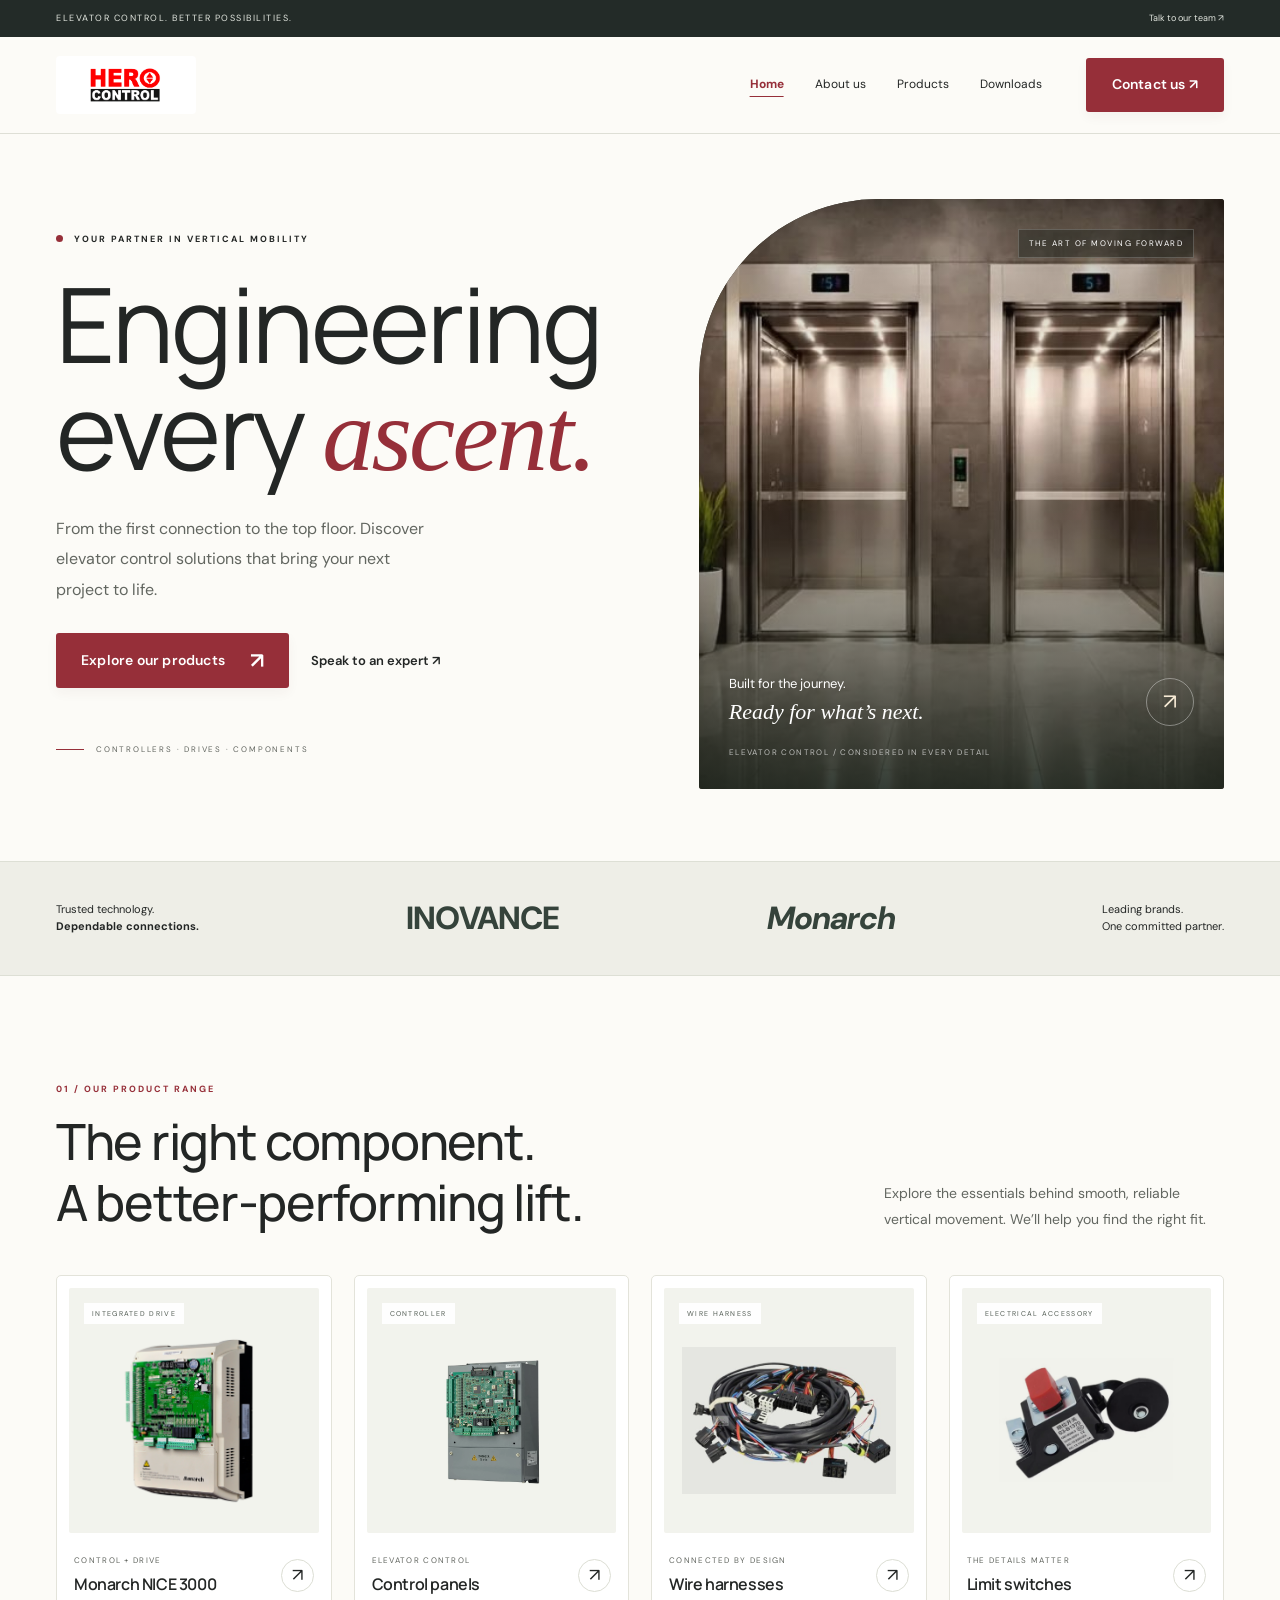
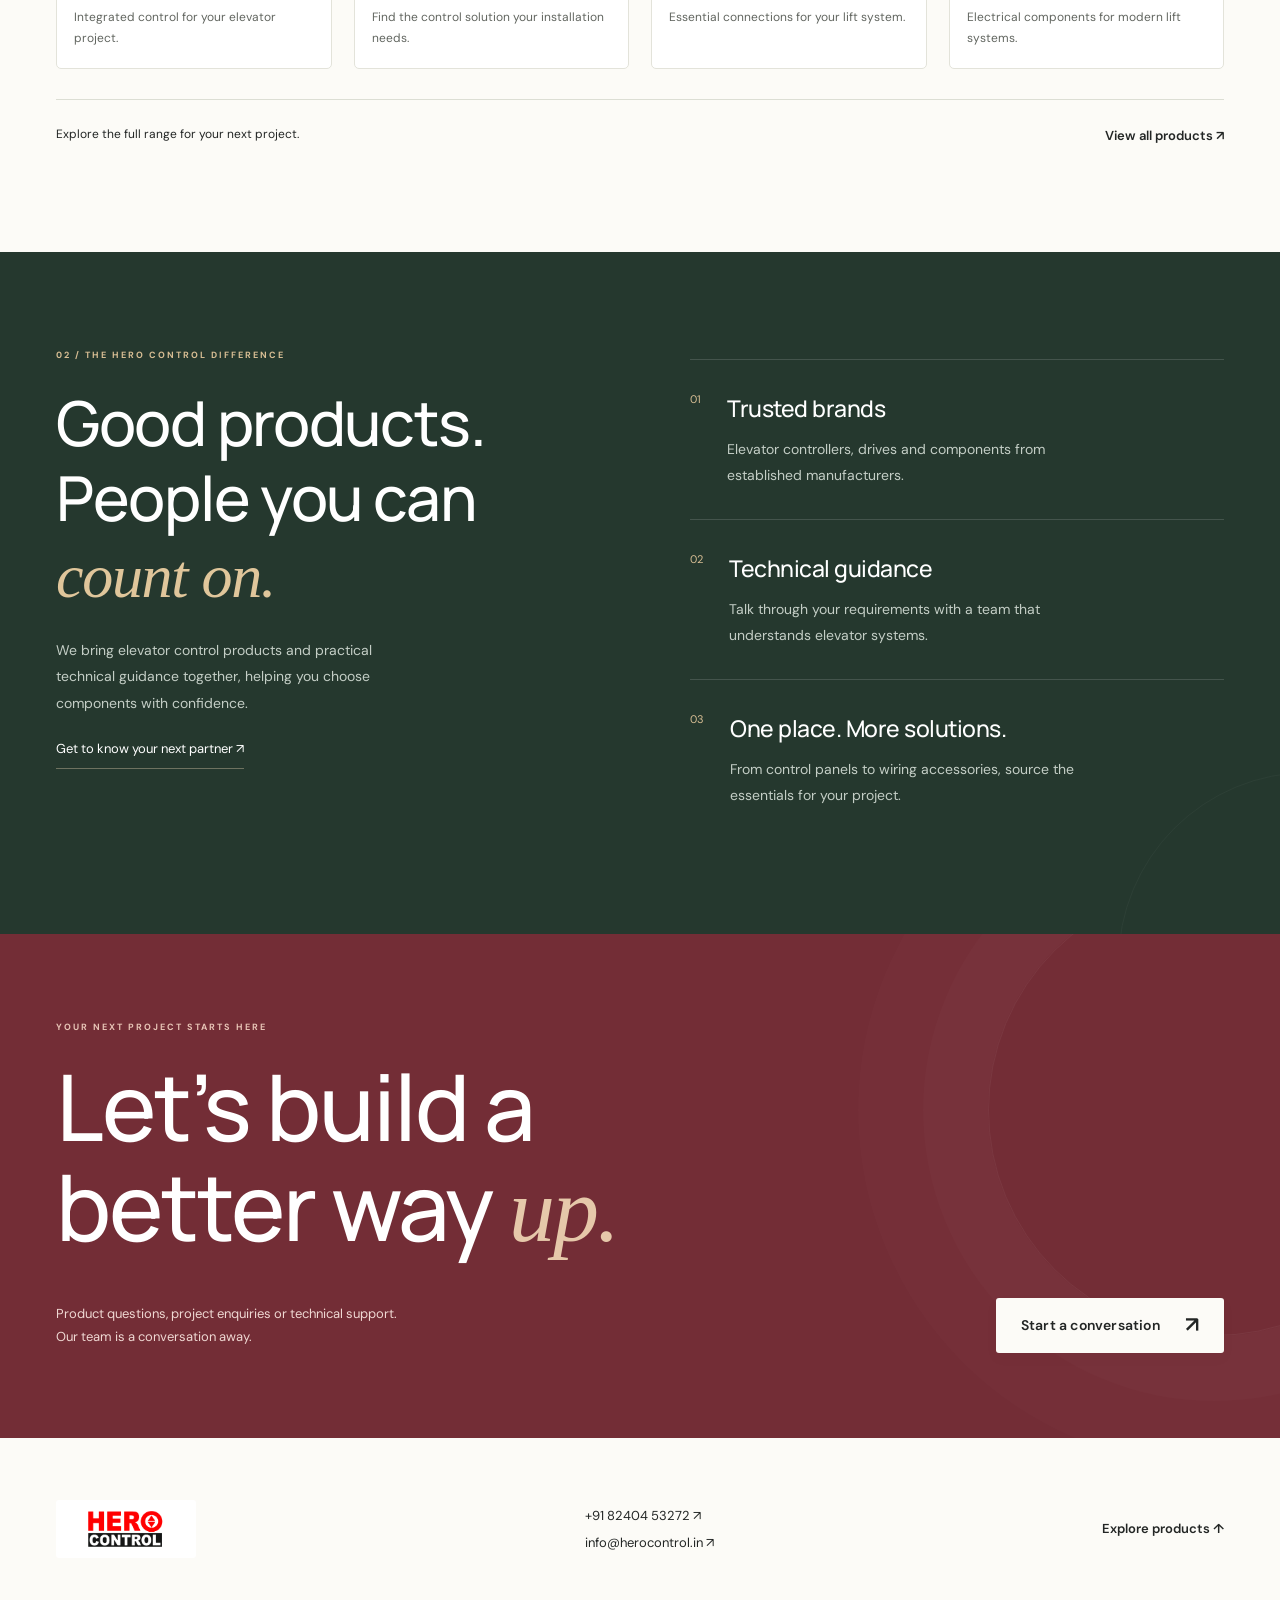
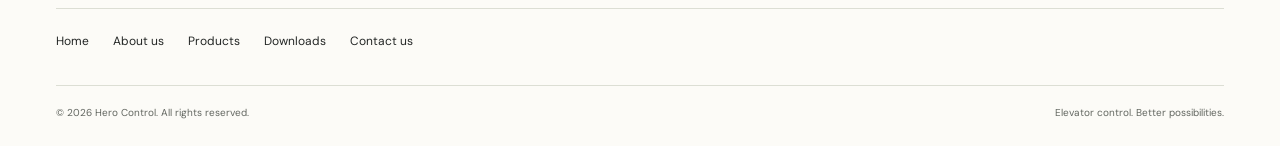
==== commit 1764a8f9: "style: refine site with premium architectural design" ====
--- a/index.html
+++ b/index.html
@@ -1,11 +1,11 @@
-﻿<!doctype html>
+<!doctype html>
 <html lang="en">
-<head><meta charset="utf-8"><meta name="viewport" content="width=device-width,initial-scale=1"><meta name="theme-color" content="#c52c34"><meta name="description" content="Elevator controllers, integrated drives and components from Hero Control."><title>Engineering every ascent | Hero Control</title><link rel="icon" href="assets/logo.png"><link rel="stylesheet" href="style.css"><script src="script.js" defer></script></head>
+<head><meta charset="utf-8"><meta name="viewport" content="width=device-width,initial-scale=1"><meta name="theme-color" content="#25382e"><meta name="description" content="Elevator controllers, integrated drives and components from Hero Control."><title>Engineering every ascent | Hero Control</title><link rel="icon" href="assets/logo.png"><link rel="stylesheet" href="style.css"><link rel="stylesheet" href="premium.css"><script src="script.js" defer></script></head>
 <body>
 <a class="skip" href="#main">Skip to content</a>
 <div class="topbar"><div class="container">ELEVATOR CONTROL. BETTER POSSIBILITIES.<a href="tel:+918240453272">Talk to our team ↗</a></div></div>
 <header><nav class="container" aria-label="Main navigation"><a class="brand" href="index.html" aria-label="Hero Control home"><img src="assets/logo.png" width="128" height="46" alt="Hero Control"></a><button class="menu-toggle" aria-expanded="false" aria-controls="navigation">Menu <span aria-hidden="true">☰</span></button><div id="navigation"><a href="index.html" aria-current="page">Home</a><a href="about.html">About us</a><a href="products.html">Products</a><a href="downloads.html">Downloads</a><a class="button small" href="contact.html">Contact us ↗</a></div></nav></header>
-<main id="main"><section class="hero container"><div class="hero-copy"><p class="eyebrow"><span class="dot"></span> YOUR PARTNER IN VERTICAL MOBILITY</p><h1>Engineering<br>every <em>ascent.</em></h1><p class="intro">From the first connection to the top floor. Discover elevator control solutions that bring your next project to life.</p><div class="actions"><a class="button" href="products.html">Explore our products <span>↗</span></a><a class="text-link" href="contact.html">Speak to an expert <span>↗</span></a></div><div class="hero-note"><span class="line"></span> CONTROLLERS · DRIVES · COMPONENTS</div></div><div class="hero-visual"><span class="visual-label">PRECISION IN EVERY MOVEMENT</span><img src="assets/hero.png" alt="Hero Control elevator control equipment" fetchpriority="high"><div class="visual-bottom"><span>Built for the journey.<br><strong>Ready for what’s next.</strong></span><span class="circle-arrow" aria-hidden="true">↗</span></div></div></section><div class="brand-strip"><div class="container"><p>Trusted technology.<br><strong>Dependable connections.</strong></p><span class="partner">INOVANCE</span><span class="partner monarch">Monarch</span><p class="strip-note">Leading brands.<br>One committed partner.</p></div></div><section class="section container" id="products"><div class="section-heading"><div><p class="eyebrow">01 / OUR PRODUCT RANGE</p><h2>The right component.<br>A better-performing lift.</h2></div><p>Explore the essentials behind smooth, reliable vertical movement. We’ll help you find the right fit.</p></div><div class="product-grid">
+<main id="main"><section class="hero container"><div class="hero-copy"><p class="eyebrow"><span class="dot"></span> YOUR PARTNER IN VERTICAL MOBILITY</p><h1>Engineering<br>every <em>ascent.</em></h1><p class="intro">From the first connection to the top floor. Discover elevator control solutions that bring your next project to life.</p><div class="actions"><a class="button" href="products.html">Explore our products <span>↗</span></a><a class="text-link" href="contact.html">Speak to an expert <span>↗</span></a></div><div class="hero-note"><span class="line"></span> CONTROLLERS · DRIVES · COMPONENTS</div></div><div class="hero-visual"><span class="visual-label">THE ART OF MOVING FORWARD</span><img src="assets/elevator-interior.jpg" alt="Brushed metal elevator interiors in a stone-finished lobby" fetchpriority="high"><div class="visual-bottom"><span>Built for the journey.<br><strong>Ready for what’s next.</strong></span><span class="circle-arrow" aria-hidden="true">↗</span></div><p class="hero-caption">ELEVATOR CONTROL / CONSIDERED IN EVERY DETAIL</p></div></section><div class="brand-strip"><div class="container"><p>Trusted technology.<br><strong>Dependable connections.</strong></p><span class="partner">INOVANCE</span><span class="partner monarch">Monarch</span><p class="strip-note">Leading brands.<br>One committed partner.</p></div></div><section class="section container" id="products"><div class="section-heading"><div><p class="eyebrow">01 / OUR PRODUCT RANGE</p><h2>The right component.<br>A better-performing lift.</h2></div><p>Explore the essentials behind smooth, reliable vertical movement. We’ll help you find the right fit.</p></div><div class="product-grid">
 <a class="product" href="mailto:info@herocontrol.in?subject=Enquiry%3A%20Monarch%20NICE%203000" data-category="drives"><div class="product-image"><span class="tag">INTEGRATED DRIVE</span><img src="assets/controller.png" alt="Monarch NICE 3000 integrated elevator controller" loading="lazy"></div><div class="product-info"><div><p>CONTROL + DRIVE</p><h3>Monarch NICE 3000</h3></div><span aria-hidden="true">↗</span></div><p class="product-desc">Integrated control for your elevator project.</p></a>
 <a class="product" href="mailto:info@herocontrol.in?subject=Enquiry%3A%20Elevator%20control%20panels" data-category="controllers"><div class="product-image"><span class="tag">CONTROLLER</span><img src="assets/panel.webp" alt="Elevator control panel" loading="lazy"></div><div class="product-info"><div><p>ELEVATOR CONTROL</p><h3>Control panels</h3></div><span aria-hidden="true">↗</span></div><p class="product-desc">Find the control solution your installation needs.</p></a>
 <a class="product" href="mailto:info@herocontrol.in?subject=Enquiry%3A%20Wire%20harnesses" data-category="accessories"><div class="product-image"><span class="tag">WIRE HARNESS</span><img src="assets/wire.jpg" alt="Electrical wire harness and connectors" loading="lazy"></div><div class="product-info"><div><p>CONNECTED BY DESIGN</p><h3>Wire harnesses</h3></div><span aria-hidden="true">↗</span></div><p class="product-desc">Essential connections for your lift system.</p></a>
--- a/premium.css
+++ b/premium.css
@@ -0,0 +1,159 @@
+﻿/* Premium visual layer: warm stone, oxblood and architectural proportions. */
+:root {
+  --red: #962f39;
+  --ink: #232625;
+  --muted: #626660;
+  --paper: #f2f0e9;
+  --border: #dcded4;
+  --accent: #b99a6b;
+}
+body { background: #fcfbf7; -webkit-font-smoothing: antialiased; }
+::selection { background: #962f39; color: #fff; }
+a, button { -webkit-tap-highlight-color: transparent; }
+.topbar { background: #232b28; padding-block: 11px; }
+.topbar .container { color: #e2e6df; font-size: 8px; letter-spacing: 1.5px; }
+header { background: #fcfbf7f2; backdrop-filter: blur(18px); border-color: #dedfd6; }
+.brand { padding: 8px 12px; background: white; border-radius: 4px; }
+.brand img { width: 116px; height: 42px; }
+nav { min-height: 86px; }
+.menu-toggle { border-radius: 24px; padding: 9px 16px; }
+#navigation { background: #fcfbf7; }
+#navigation > a:not(.button) { transition: color .2s; }
+#navigation > a:not(.button):hover { color: var(--red); }
+#navigation [aria-current="page"] { text-decoration: underline; text-underline-offset: 8px; text-decoration-thickness: 1px; }
+.button { border-radius: 3px; min-height: 54px; padding: 15px 24px; letter-spacing: .2px; box-shadow: 0 5px 12px #5928300c; transition: background .2s, transform .2s, box-shadow .2s; }
+.button:hover { background: #70222c; transform: translateY(-2px); box-shadow: 0 8px 18px #5928301c; }
+.button.white { background: #fcfbf7; color: var(--ink); }
+.button.white:hover { background: #eee9dd; }
+.eyebrow { font-size: 9px; letter-spacing: 2px; line-height: 1.8; }
+h1 { font-weight: 400; letter-spacing: -2.8px; }
+h1 em, .contact h2 em, .about h2 em { font-family: Georgia, 'Times New Roman', serif; font-style: italic; font-weight: 400; }
+h2 { letter-spacing: -1.3px; line-height: 1.22; }
+.hero { padding-block: 42px; gap: 36px; }
+.hero h1 { font-size: clamp(51px, 8.5vw, 104px); line-height: 1.03; margin-bottom: 26px; }
+.hero .intro { font-size: 15px; line-height: 1.9; max-width: 390px; }
+.hero .actions { gap: 22px; }
+.hero-note { color: var(--muted); font-size: 8px; letter-spacing: 1.8px; margin-top: 32px; }
+.hero-visual { background: #343b34; min-height: 450px; padding: 25px; isolation: isolate; border-radius: 110px 3px 3px 3px; }
+.hero-visual::before { background: linear-gradient(180deg, #171e1b50 0%, transparent 35%, #111a13d9 100%); z-index: -1; }
+.hero-visual > img { position: absolute; inset: 0; width: 100%; height: 100%; object-fit: cover; mix-blend-mode: normal; z-index: -2; }
+.visual-label { align-self: flex-end; color: white; font-size: 8px; letter-spacing: 1.5px; background: #17201b66; padding: 7px 10px; border: 1px solid #ffffff32; }
+.visual-bottom { color: white; font-size: 13px; margin-top: auto; }
+.visual-bottom strong { font-family: Georgia, serif; font-weight: 400; font-style: italic; font-size: 22px; }
+.circle-arrow { width: 48px; height: 48px; color: #f6ead5; border-color: #ffffff60; }
+.hero-caption { margin: 0; color: #ffffffa8; font-size: 8px; letter-spacing: 1.4px; padding-top: 16px; position: relative; }
+.brand-strip { background: #eeeee7; border-color: #dddfd5; margin: 0; }
+.brand-strip .container { padding-block: 28px; gap: 25px; }
+.partner { color: #35433b; font-size: 23px; }
+.section { padding-block: 75px; }
+.section-heading { gap: 22px; margin-bottom: 36px; }
+.section-heading > p { line-height: 1.9; }
+.product-grid { gap: 28px 20px; }
+.product { display: block; padding: 12px 12px 20px; background: white; border: 1px solid #e3e3da; border-radius: 5px; transition: border-color .25s, box-shadow .25s, transform .25s; }
+.product:hover { border-color: #bfb5a2; transform: translateY(-5px); box-shadow: 0 18px 35px #323b3210; }
+.product-image { border-radius: 2px; background: #f2f3ed; height: 290px; padding: 45px 28px 25px; }
+.tag { border: 0; background: #fffffff0; color: #535d54; font-size: 7px; letter-spacing: 1.3px; padding: 5px 8px; }
+.product-info { padding-inline: 5px; padding-top: 21px; }
+.product-info > span { border: 1px solid var(--border); width: 33px; height: 33px; display: grid; place-items: center; border-radius: 50%; font-size: 18px; flex-shrink: 0; margin-left: 8px; transition: background .2s, color .2s; }
+.product:hover .product-info > span { background: var(--red); border-color: var(--red); color: white; }
+.product-info p { font-size: 8px; letter-spacing: 1.3px; }
+.product h3 { font-size: 18px; letter-spacing: -.4px; }
+.product-desc { padding-inline: 5px; line-height: 1.7; margin-top: 10px; }
+.catalogue-note { padding-top: 25px; margin-top: 30px; }
+.filters { gap: 10px; margin-bottom: 22px; }
+.filters button { border-color: #dcddd3; background: transparent; padding: 10px 20px; }
+.filters button.active { background: #28372e; border-color: #28372e; }
+.about { background: #25382e; position: relative; overflow: hidden; padding-block: 70px; }
+.about::after { content: ''; position: absolute; width: 380px; height: 380px; border: 1px solid #ffffff09; border-radius: 50%; right: -220px; bottom: -220px; pointer-events: none; }
+.about .eyebrow, .benefits article > span { color: #d8be94; }
+.about em { color: #e0c69b; }
+.about p:not(.eyebrow) { color: #c4cec6; line-height: 1.9; }
+.benefits h3 { font-size: 23px; letter-spacing: -.5px; }
+.benefits article { padding-block: 30px; gap: 26px; }
+.light-link { border-color: #c0b49877; display: inline-block; padding-block: 8px; }
+.application-grid a { background: #efeee6; border: 1px solid #dedfd4; border-radius: 3px; min-height: 210px; }
+.application-grid a:nth-child(2) { background: #e5ebe4; }
+.application-grid a:nth-child(3) { background: #eee7de; }
+.application-grid a:nth-child(4) { background: #e6e7e1; }
+.application-grid h3 { letter-spacing: -.7px; }
+.support-links a { padding: 26px 0; transition: color .2s; }
+.support-links a:hover { color: var(--red); }
+.contact { background: #732d36; padding-block: 65px; position: relative; overflow: hidden; }
+.contact::after { content: ''; position: absolute; right: -160px; top: -50px; width: 450px; height: 450px; border: 1px solid #ffffff0d; border-radius: 50%; box-shadow: 0 0 0 65px #ffffff04, 0 0 0 130px #ffffff03; pointer-events: none; }
+.contact .container { position: relative; z-index: 1; }
+.contact .eyebrow { color: #e7c4b6; }
+.contact em { color: #e6c8aa; }
+.contact-bottom p { color: #efd8d3; }
+footer { padding-top: 12px; }
+.footer-top { gap: 30px; }
+.footer-top img { background: white; padding: 6px; box-sizing: content-box; border-radius: 3px; }
+.footer-pages { border-top: 1px solid var(--border); padding-top: 15px; }
+.footer-pages a:hover { color: var(--red); }
+.footer-bottom { font-size: 10px; line-height: 1.8; }
+.mobile-contact { background: #fcfbf7; border-top: 1px solid #e0e0d7; box-shadow: 0 -5px 25px #24372d0b; }
+.mobile-contact a:last-child { background: #283c30; }
+.page-intro { padding-block: 55px 45px; position: relative; }
+.page-intro h1 { font-size: clamp(43px, 7.5vw, 82px); line-height: 1.1; letter-spacing: -2px; }
+.page-intro .intro { font-size: 15px; line-height: 1.9; }
+.story-grid p { line-height: 1.95; }
+.steps { gap: 28px; }
+.steps article { border-top: 1px solid #b9a583; padding-top: 26px; }
+.steps span { color: #776344; }
+.steps h3 { font-weight: 500; }
+.resource-feature { border: 1px solid #dedfd3; background: #eeeee5; border-radius: 4px; gap: 38px; }
+.document-art { background: #304437; border-radius: 2px; padding: 32px; box-shadow: 12px 12px 0 #dedfce; gap: 32px; }
+.document-art strong { font-size: 30px; font-weight: 500; letter-spacing: -1px; }
+.document-art > span:last-child { color: #d6c39e; }
+.resource-grid article { background: white; border-radius: 4px; padding: 30px; }
+.resource-grid h3 { font-weight: 500; letter-spacing: -.6px; }
+.resource-symbol { width: 52px; height: 52px; border-radius: 50%; display: grid; place-items: center; background: #f3f0e8; color: #715b3b; font-size: 27px; }
+.contact-details > a { padding-block: 26px; }
+.contact-details strong { font-size: clamp(21px, 3vw, 28px); letter-spacing: -.7px; }
+.contact-details small { color: #7e6544; }
+.enquiry-form { border: 1px solid #dedfd3; border-radius: 5px; background: #f0f0e8; }
+.enquiry-form h2 { font-size: 34px; }
+input, select, textarea { background: #fcfcf8; border-color: #d3d7cb; border-radius: 3px; padding: 14px; }
+input::placeholder, textarea::placeholder { color: #777c73; }
+input:focus, select:focus, textarea:focus { background: white; }
+summary { padding-block: 6px; font-weight: 500; }
+.faq-section details { padding-block: 22px; }
+@media (min-width: 600px) {
+  .hero-visual { min-height: 520px; border-top-left-radius: 160px; }
+  .resource-feature { padding: 45px; }
+}
+@media (min-width: 960px) {
+  .container { width: min(1280px, calc(100% - 112px)); }
+  .topbar .container { font-size: 9px; }
+  nav { min-height: 96px; }
+  #navigation { background: transparent; gap: 25px; }
+  #navigation .button { padding-inline: 25px; }
+  .hero { grid-template-columns: 1.1fr 1fr; gap: 65px; padding-block: 65px 72px; }
+  .hero-copy { padding-block: 30px; }
+  .hero-visual { min-height: 590px; padding: 30px; border-top-left-radius: 180px; }
+  .hero-note { margin-top: 55px; }
+  .hero .intro { font-size: 16px; }
+  .brand-strip .container { padding-block: 30px; }
+  .partner { font-size: 32px; }
+  .section { padding-block: 105px; }
+  .section-heading { margin-bottom: 42px; }
+  .product-grid { gap: 22px; }
+  .product-image { height: 245px; padding-inline: 18px; }
+  .product h3 { font-size: 16px; }
+  .about { padding-block: 95px; }
+  .benefits { padding-top: 12px; }
+  .application-grid a { min-height: 260px; padding: 27px; }
+  .application-grid h3 { margin-top: 45px; }
+  .support { padding-block: 70px 105px; }
+  .contact { padding-block: 85px; }
+  .contact h2 { font-size: 92px; }
+  .contact-bottom { margin-top: 38px; }
+  .page-intro { padding-block: 85px 65px; padding-right: 110px; }
+  .page-intro::after { content: 'HC /'; position: absolute; right: 0; top: 85px; font-family: Georgia, serif; font-size: 36px; color: #a5a78f; border-top: 1px solid #bfc2ac; padding-top: 13px; }
+  .resource-feature { padding: 65px; }
+  .resource-section { padding-block: 55px 100px; }
+  .contact-layout { gap: 95px; padding-block: 70px 100px; }
+  .enquiry-form { padding: 45px; }
+  .footer-top { padding-block: 50px; }
+}
+@media (hover: none) { .product:hover, .button:hover { transform: none; } }
+@media (prefers-reduced-motion: reduce) { .button, .product, .product-info > span { transition: none; } }
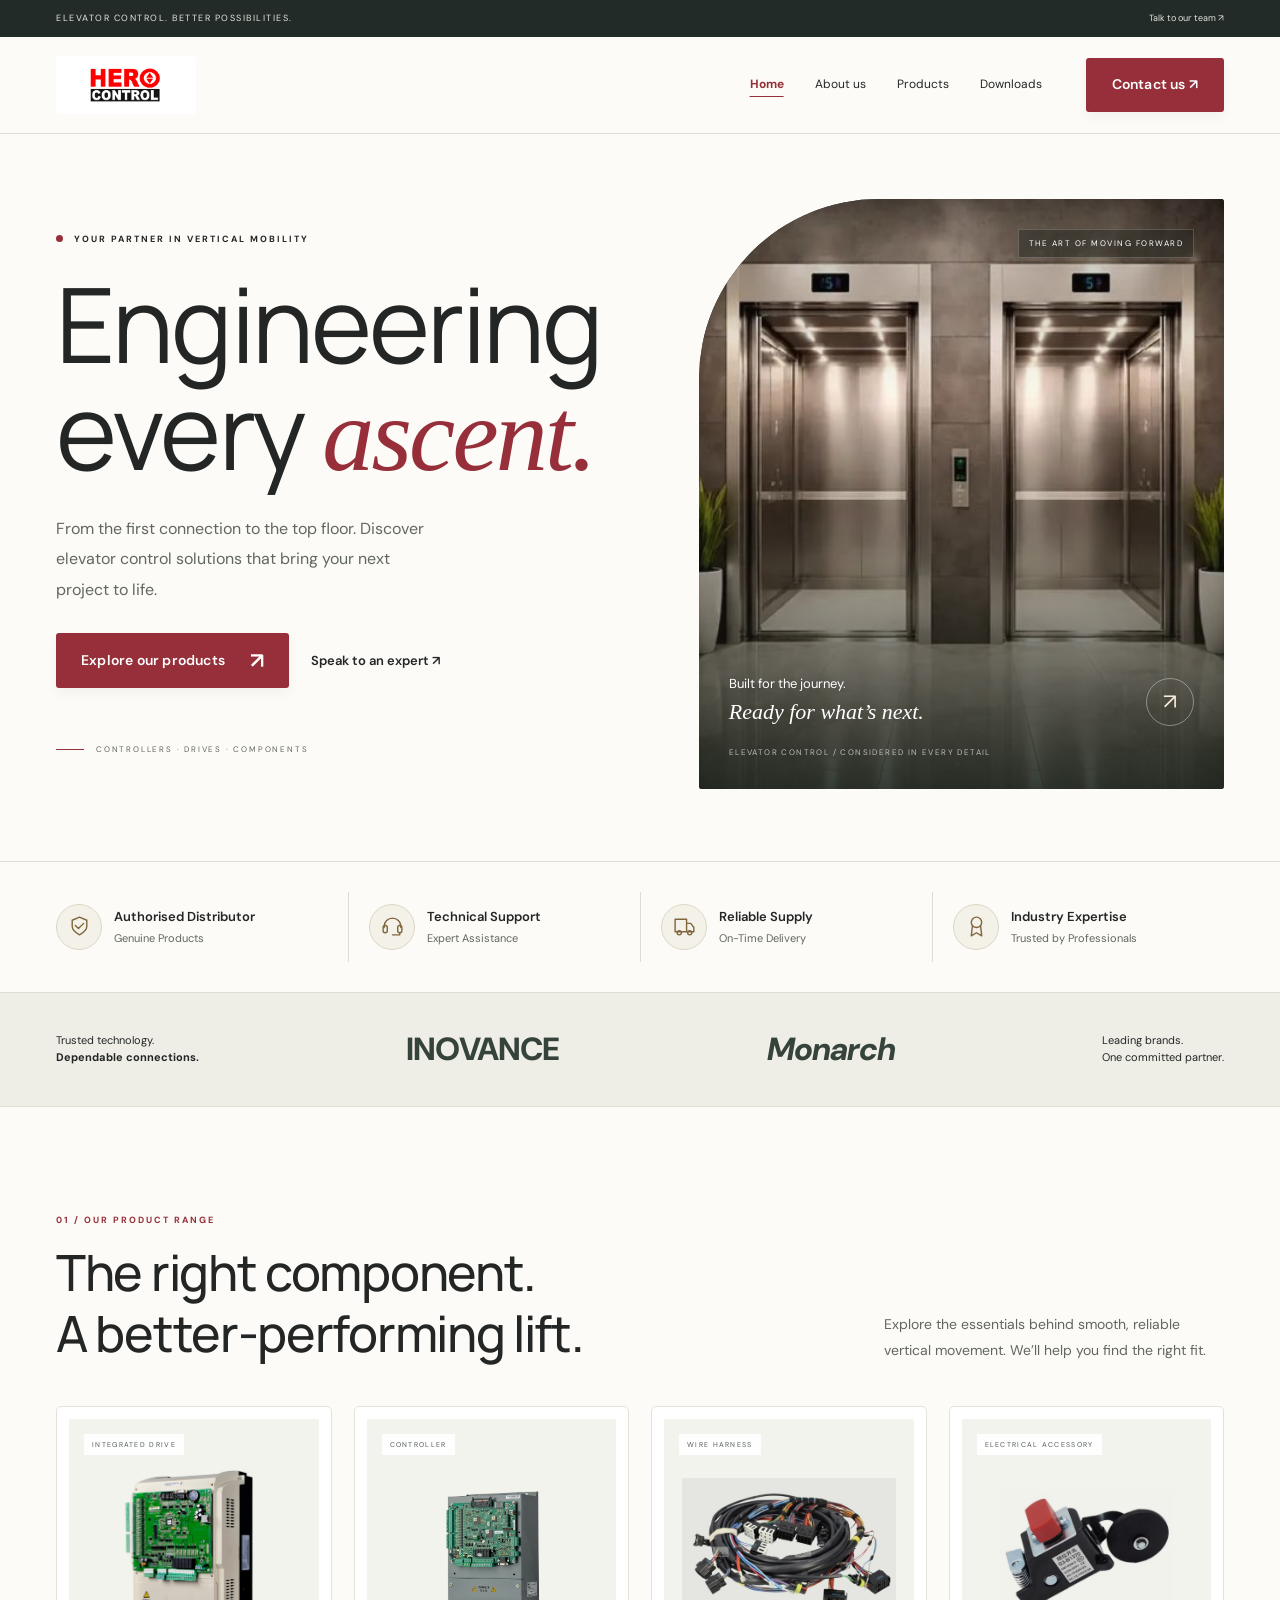
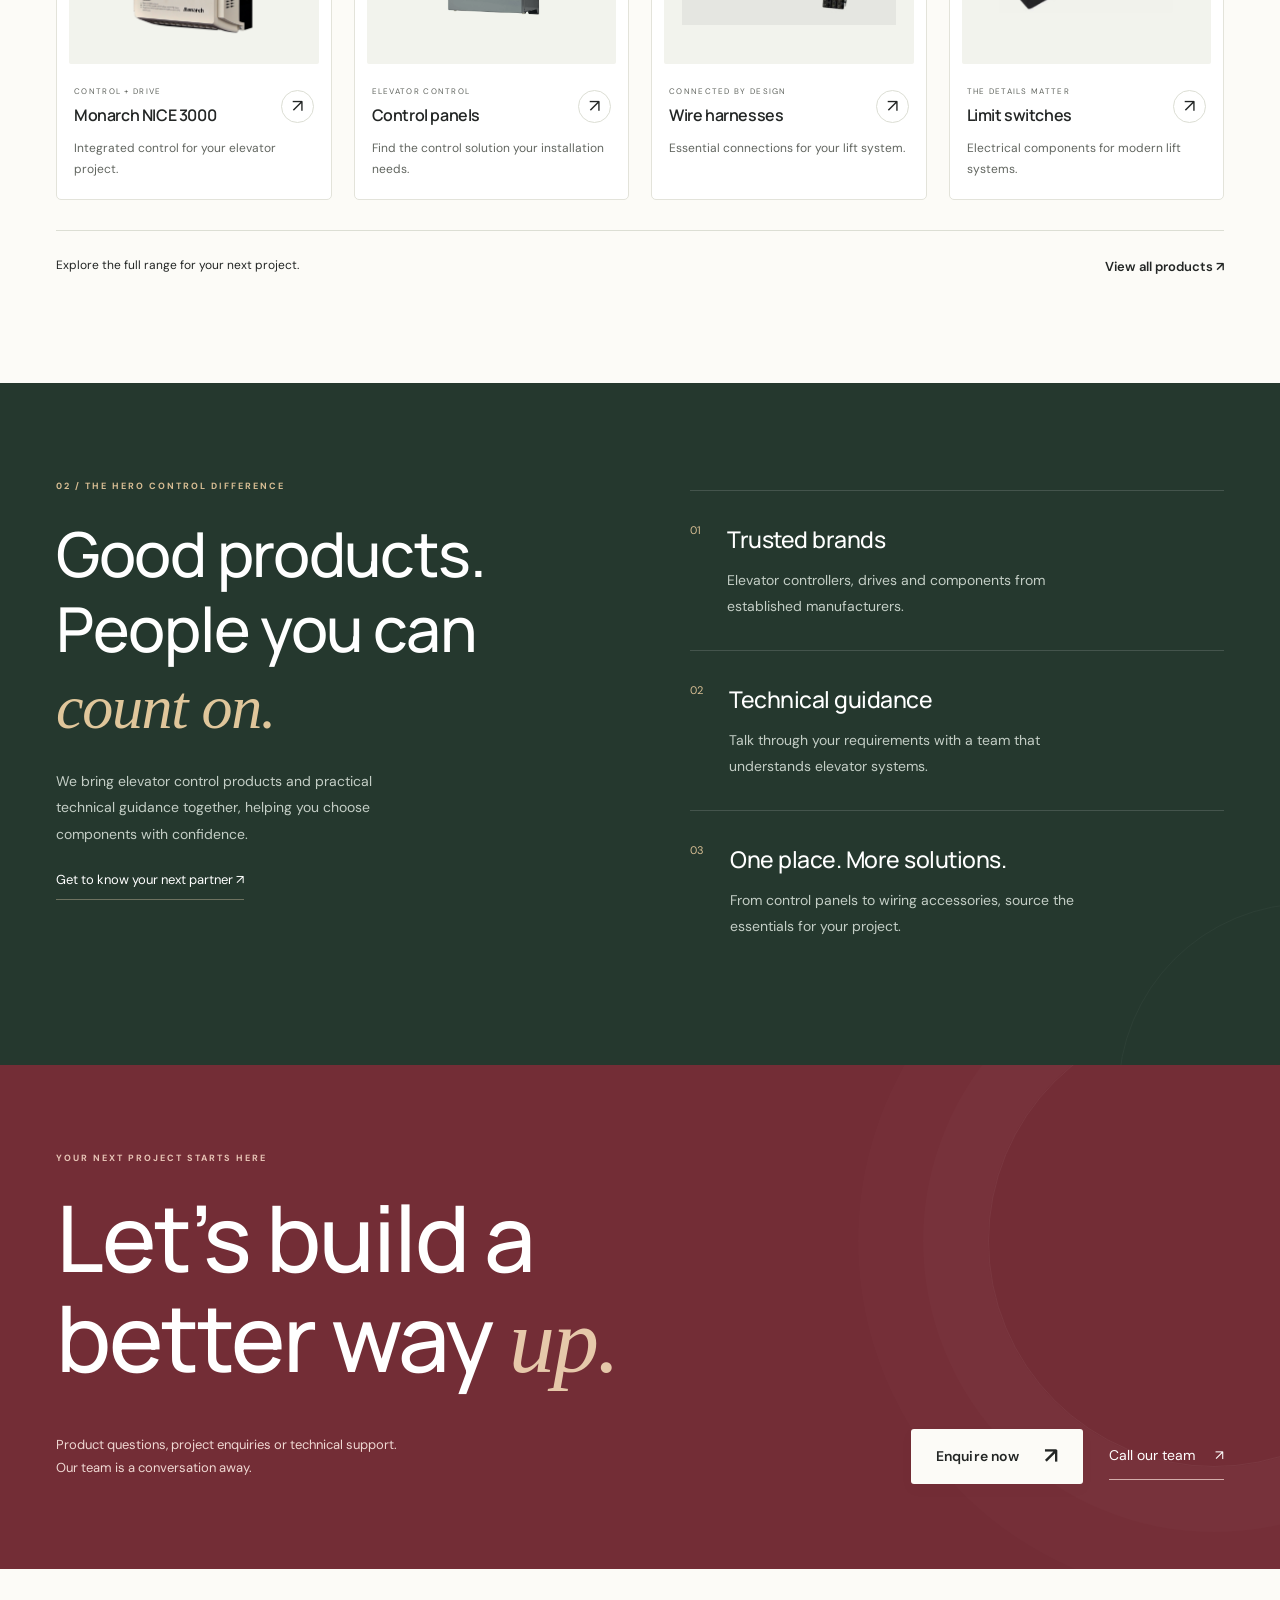
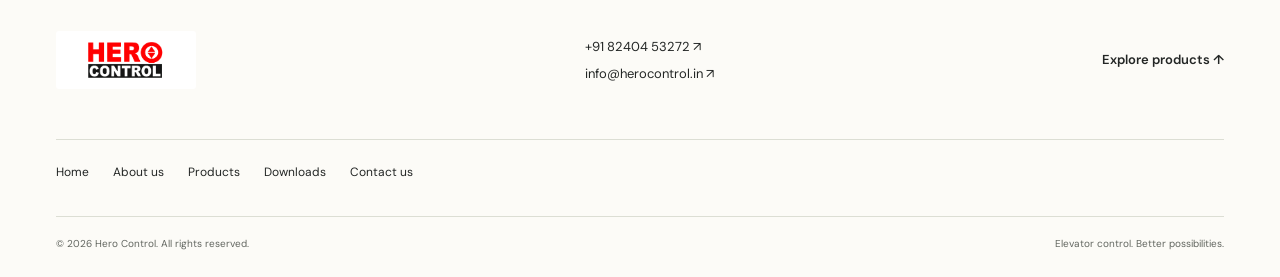
==== commit d0d80465: "feat: add home trust points and enquiry CTA" ====
--- a/index.html
+++ b/index.html
@@ -5,10 +5,10 @@
 <a class="skip" href="#main">Skip to content</a>
 <div class="topbar"><div class="container">ELEVATOR CONTROL. BETTER POSSIBILITIES.<a href="tel:+918240453272">Talk to our team ↗</a></div></div>
 <header><nav class="container" aria-label="Main navigation"><a class="brand" href="index.html" aria-label="Hero Control home"><img src="assets/logo.png" width="128" height="46" alt="Hero Control"></a><button class="menu-toggle" aria-expanded="false" aria-controls="navigation">Menu <span aria-hidden="true">☰</span></button><div id="navigation"><a href="index.html" aria-current="page">Home</a><a href="about.html">About us</a><a href="products.html">Products</a><a href="downloads.html">Downloads</a><a class="button small" href="contact.html">Contact us ↗</a></div></nav></header>
-<main id="main"><section class="hero container"><div class="hero-copy"><p class="eyebrow"><span class="dot"></span> YOUR PARTNER IN VERTICAL MOBILITY</p><h1>Engineering<br>every <em>ascent.</em></h1><p class="intro">From the first connection to the top floor. Discover elevator control solutions that bring your next project to life.</p><div class="actions"><a class="button" href="products.html">Explore our products <span>↗</span></a><a class="text-link" href="contact.html">Speak to an expert <span>↗</span></a></div><div class="hero-note"><span class="line"></span> CONTROLLERS · DRIVES · COMPONENTS</div></div><div class="hero-visual"><span class="visual-label">THE ART OF MOVING FORWARD</span><img src="assets/elevator-interior.jpg" alt="Brushed metal elevator interiors in a stone-finished lobby" fetchpriority="high"><div class="visual-bottom"><span>Built for the journey.<br><strong>Ready for what’s next.</strong></span><span class="circle-arrow" aria-hidden="true">↗</span></div><p class="hero-caption">ELEVATOR CONTROL / CONSIDERED IN EVERY DETAIL</p></div></section><div class="brand-strip"><div class="container"><p>Trusted technology.<br><strong>Dependable connections.</strong></p><span class="partner">INOVANCE</span><span class="partner monarch">Monarch</span><p class="strip-note">Leading brands.<br>One committed partner.</p></div></div><section class="section container" id="products"><div class="section-heading"><div><p class="eyebrow">01 / OUR PRODUCT RANGE</p><h2>The right component.<br>A better-performing lift.</h2></div><p>Explore the essentials behind smooth, reliable vertical movement. We’ll help you find the right fit.</p></div><div class="product-grid">
+<main id="main"><section class="hero container"><div class="hero-copy"><p class="eyebrow"><span class="dot"></span> YOUR PARTNER IN VERTICAL MOBILITY</p><h1>Engineering<br>every <em>ascent.</em></h1><p class="intro">From the first connection to the top floor. Discover elevator control solutions that bring your next project to life.</p><div class="actions"><a class="button" href="products.html">Explore our products <span>↗</span></a><a class="text-link" href="contact.html">Speak to an expert <span>↗</span></a></div><div class="hero-note"><span class="line"></span> CONTROLLERS · DRIVES · COMPONENTS</div></div><div class="hero-visual"><span class="visual-label">THE ART OF MOVING FORWARD</span><img src="assets/elevator-interior.jpg" alt="Brushed metal elevator interiors in a stone-finished lobby" fetchpriority="high"><div class="visual-bottom"><span>Built for the journey.<br><strong>Ready for what’s next.</strong></span><span class="circle-arrow" aria-hidden="true">↗</span></div><p class="hero-caption">ELEVATOR CONTROL / CONSIDERED IN EVERY DETAIL</p></div></section><section class="trust-band" aria-label="Why choose Hero Control"><div class="container trust-grid"><div class="trust-item"><span class="trust-icon" aria-hidden="true"><svg viewBox="0 0 24 24" fill="none" stroke="currentColor" stroke-width="1.35" stroke-linecap="round" stroke-linejoin="round"><path d="m12 3 7 3v6c0 4-7 8-7 8s-7-4-7-8V6l7-3Z"/><path d="m8 11 3 3 5-5"/></svg></span><div><h2>Authorised Distributor</h2><p>Genuine Products</p></div></div><div class="trust-item"><span class="trust-icon" aria-hidden="true"><svg viewBox="0 0 24 24" fill="none" stroke="currentColor" stroke-width="1.35" stroke-linecap="round" stroke-linejoin="round"><path d="M4 13v-1a8 8 0 0 1 16 0v1"/><rect x="3" y="11" width="4" height="7" rx="2"/><rect x="17" y="11" width="4" height="7" rx="2"/><path d="M19 18v2h-7"/></svg></span><div><h2>Technical Support</h2><p>Expert Assistance</p></div></div><div class="trust-item"><span class="trust-icon" aria-hidden="true"><svg viewBox="0 0 24 24" fill="none" stroke="currentColor" stroke-width="1.35" stroke-linecap="round" stroke-linejoin="round"><path d="M3 5h11v12H3zM14 9h4l3 4v4h-7"/><circle cx="7" cy="18" r="2"/><circle cx="17" cy="18" r="2"/></svg></span><div><h2>Reliable Supply</h2><p>On-Time Delivery</p></div></div><div class="trust-item"><span class="trust-icon" aria-hidden="true"><svg viewBox="0 0 24 24" fill="none" stroke="currentColor" stroke-width="1.35" stroke-linecap="round" stroke-linejoin="round"><circle cx="12" cy="8" r="5"/><path d="m8 12-1 9 5-3 5 3-1-9"/></svg></span><div><h2>Industry Expertise</h2><p>Trusted by Professionals</p></div></div></div></section><div class="brand-strip"><div class="container"><p>Trusted technology.<br><strong>Dependable connections.</strong></p><span class="partner">INOVANCE</span><span class="partner monarch">Monarch</span><p class="strip-note">Leading brands.<br>One committed partner.</p></div></div><section class="section container" id="products"><div class="section-heading"><div><p class="eyebrow">01 / OUR PRODUCT RANGE</p><h2>The right component.<br>A better-performing lift.</h2></div><p>Explore the essentials behind smooth, reliable vertical movement. We’ll help you find the right fit.</p></div><div class="product-grid">
 <a class="product" href="mailto:info@herocontrol.in?subject=Enquiry%3A%20Monarch%20NICE%203000" data-category="drives"><div class="product-image"><span class="tag">INTEGRATED DRIVE</span><img src="assets/controller.png" alt="Monarch NICE 3000 integrated elevator controller" loading="lazy"></div><div class="product-info"><div><p>CONTROL + DRIVE</p><h3>Monarch NICE 3000</h3></div><span aria-hidden="true">↗</span></div><p class="product-desc">Integrated control for your elevator project.</p></a>
 <a class="product" href="mailto:info@herocontrol.in?subject=Enquiry%3A%20Elevator%20control%20panels" data-category="controllers"><div class="product-image"><span class="tag">CONTROLLER</span><img src="assets/panel.webp" alt="Elevator control panel" loading="lazy"></div><div class="product-info"><div><p>ELEVATOR CONTROL</p><h3>Control panels</h3></div><span aria-hidden="true">↗</span></div><p class="product-desc">Find the control solution your installation needs.</p></a>
 <a class="product" href="mailto:info@herocontrol.in?subject=Enquiry%3A%20Wire%20harnesses" data-category="accessories"><div class="product-image"><span class="tag">WIRE HARNESS</span><img src="assets/wire.jpg" alt="Electrical wire harness and connectors" loading="lazy"></div><div class="product-info"><div><p>CONNECTED BY DESIGN</p><h3>Wire harnesses</h3></div><span aria-hidden="true">↗</span></div><p class="product-desc">Essential connections for your lift system.</p></a>
 <a class="product" href="mailto:info@herocontrol.in?subject=Enquiry%3A%20Limit%20switches" data-category="accessories"><div class="product-image"><span class="tag">ELECTRICAL ACCESSORY</span><img src="assets/switch.avif" alt="Elevator limit switch" loading="lazy"></div><div class="product-info"><div><p>THE DETAILS MATTER</p><h3>Limit switches</h3></div><span aria-hidden="true">↗</span></div><p class="product-desc">Electrical components for modern lift systems.</p></a>
-</div><p class="product-status sr-only" role="status" aria-live="polite">Showing all 4 products.</p><div class="catalogue-note"><span>Explore the full range for your next project.</span><a class="text-link" href="products.html">View all products ↗</a></div></section><section class="about" id="about"><div class="container about-grid"><div><p class="eyebrow">02 / THE HERO CONTROL DIFFERENCE</p><h2>Good products.<br>People you can<br><em>count on.</em></h2><p>We bring elevator control products and practical technical guidance together, helping you choose components with confidence.</p><a class="light-link" href="contact.html">Get to know your next partner ↗</a></div><div class="benefits"><article><span>01</span><div><h3>Trusted brands</h3><p>Elevator controllers, drives and components from established manufacturers.</p></div></article><article><span>02</span><div><h3>Technical guidance</h3><p>Talk through your requirements with a team that understands elevator systems.</p></div></article><article><span>03</span><div><h3>One place. More solutions.</h3><p>From control panels to wiring accessories, source the essentials for your project.</p></div></article></div></div></section><section class="contact" id="contact"><div class="container"><p class="eyebrow">YOUR NEXT PROJECT STARTS HERE</p><h2>Let’s build a<br>better way <em>up.</em></h2><div class="contact-bottom"><p>Product questions, project enquiries or technical support.<br>Our team is a conversation away.</p><a class="button white" href="mailto:info@herocontrol.in">Start a conversation <span>↗</span></a></div></div></section></main><footer class="container"><div class="footer-top"><a href="index.html" aria-label="Hero Control home"><img src="assets/logo.png" alt="Hero Control" width="128" height="46" loading="lazy"></a><div><a href="tel:+918240453272">+91 82404 53272 ↗</a><a href="mailto:info@herocontrol.in">info@herocontrol.in ↗</a></div><a class="text-link" href="products.html">Explore products ↑</a></div><nav class="footer-pages" aria-label="Footer navigation"><a href="index.html">Home</a><a href="about.html">About us</a><a href="products.html">Products</a><a href="downloads.html">Downloads</a><a href="contact.html">Contact us</a></nav><div class="footer-bottom"><span>© <span id="year">2026</span> Hero Control. All rights reserved.</span><span>Elevator control. Better possibilities.</span></div></footer><div class="mobile-contact"><a href="tel:+918240453272">Call our team ↗</a><a href="https://wa.me/918240453272">WhatsApp ↗</a></div>
+</div><p class="product-status sr-only" role="status" aria-live="polite">Showing all 4 products.</p><div class="catalogue-note"><span>Explore the full range for your next project.</span><a class="text-link" href="products.html">View all products ↗</a></div></section><section class="about" id="about"><div class="container about-grid"><div><p class="eyebrow">02 / THE HERO CONTROL DIFFERENCE</p><h2>Good products.<br>People you can<br><em>count on.</em></h2><p>We bring elevator control products and practical technical guidance together, helping you choose components with confidence.</p><a class="light-link" href="contact.html">Get to know your next partner ↗</a></div><div class="benefits"><article><span>01</span><div><h3>Trusted brands</h3><p>Elevator controllers, drives and components from established manufacturers.</p></div></article><article><span>02</span><div><h3>Technical guidance</h3><p>Talk through your requirements with a team that understands elevator systems.</p></div></article><article><span>03</span><div><h3>One place. More solutions.</h3><p>From control panels to wiring accessories, source the essentials for your project.</p></div></article></div></div></section><section class="contact" id="contact"><div class="container"><p class="eyebrow">YOUR NEXT PROJECT STARTS HERE</p><h2>Let’s build a<br>better way <em>up.</em></h2><div class="contact-bottom"><p>Product questions, project enquiries or technical support.<br>Our team is a conversation away.</p><div class="home-cta-actions"><a class="button white" href="contact.html">Enquire now <span aria-hidden="true">↗</span></a><a class="cta-call" href="tel:+918240453272">Call our team <span aria-hidden="true">↗</span></a></div></div></div></section></main><footer class="container"><div class="footer-top"><a href="index.html" aria-label="Hero Control home"><img src="assets/logo.png" alt="Hero Control" width="128" height="46" loading="lazy"></a><div><a href="tel:+918240453272">+91 82404 53272 ↗</a><a href="mailto:info@herocontrol.in">info@herocontrol.in ↗</a></div><a class="text-link" href="products.html">Explore products ↑</a></div><nav class="footer-pages" aria-label="Footer navigation"><a href="index.html">Home</a><a href="about.html">About us</a><a href="products.html">Products</a><a href="downloads.html">Downloads</a><a href="contact.html">Contact us</a></nav><div class="footer-bottom"><span>© <span id="year">2026</span> Hero Control. All rights reserved.</span><span>Elevator control. Better possibilities.</span></div></footer><div class="mobile-contact"><a href="tel:+918240453272">Call our team ↗</a><a href="https://wa.me/918240453272">WhatsApp ↗</a></div>
 </body></html>
--- a/premium.css
+++ b/premium.css
@@ -157,3 +157,32 @@
 }
 @media (hover: none) { .product:hover, .button:hover { transform: none; } }
 @media (prefers-reduced-motion: reduce) { .button, .product, .product-info > span { transition: none; } }
+
+/* Home page trust points and enquiry CTA. */
+.trust-band { background: #fcfbf7; border-top: 1px solid var(--border); }
+.trust-grid { display: grid; grid-template-columns: 1fr; padding-block: 12px; }
+.trust-item { display: flex; align-items: center; gap: 16px; padding: 23px 0; min-width: 0; }
+.trust-item + .trust-item { border-top: 1px solid var(--border); }
+.trust-icon { width: 46px; height: 46px; flex-shrink: 0; display: grid; place-items: center; border: 1px solid #dcd6c6; border-radius: 50%; background: #f4f1e8; color: #80663f; }
+.trust-icon svg { width: 25px; height: 25px; }
+.trust-item h2 { font: 600 14px/1.5 'DM Sans', sans-serif; letter-spacing: 0; margin: 0 0 3px; }
+.trust-item p { margin: 0; font-size: 12px; color: var(--muted); }
+.home-cta-actions { display: flex; flex-wrap: wrap; align-items: center; gap: 18px 26px; }
+.cta-call { display: inline-flex; align-items: center; gap: 20px; min-height: 48px; padding-block: 10px; border-bottom: 1px solid #d3acaa; font-size: 14px; }
+.cta-call:hover { color: #efd8bd; }
+@media (min-width: 600px) {
+ .trust-grid { grid-template-columns: repeat(2, minmax(0, 1fr)); padding-block: 20px; }
+ .trust-item { padding: 22px 18px; }
+ .trust-item + .trust-item { border-top: 0; }
+ .trust-item:nth-child(even) { border-left: 1px solid var(--border); }
+ .trust-item:nth-child(n+3) { border-top: 1px solid var(--border); }
+}
+@media (min-width: 1100px) {
+ .trust-grid { grid-template-columns: repeat(4, minmax(0, 1fr)); padding-block: 30px; }
+ .trust-item { padding: 12px 20px; gap: 12px; }
+ .trust-item:first-child { padding-left: 0; }
+ .trust-item:last-child { padding-right: 0; }
+ .trust-item + .trust-item { border-left: 1px solid var(--border); border-top: 0; }
+ .trust-item h2 { font-size: 13px; }
+ .trust-item p { font-size: 11px; }
+}
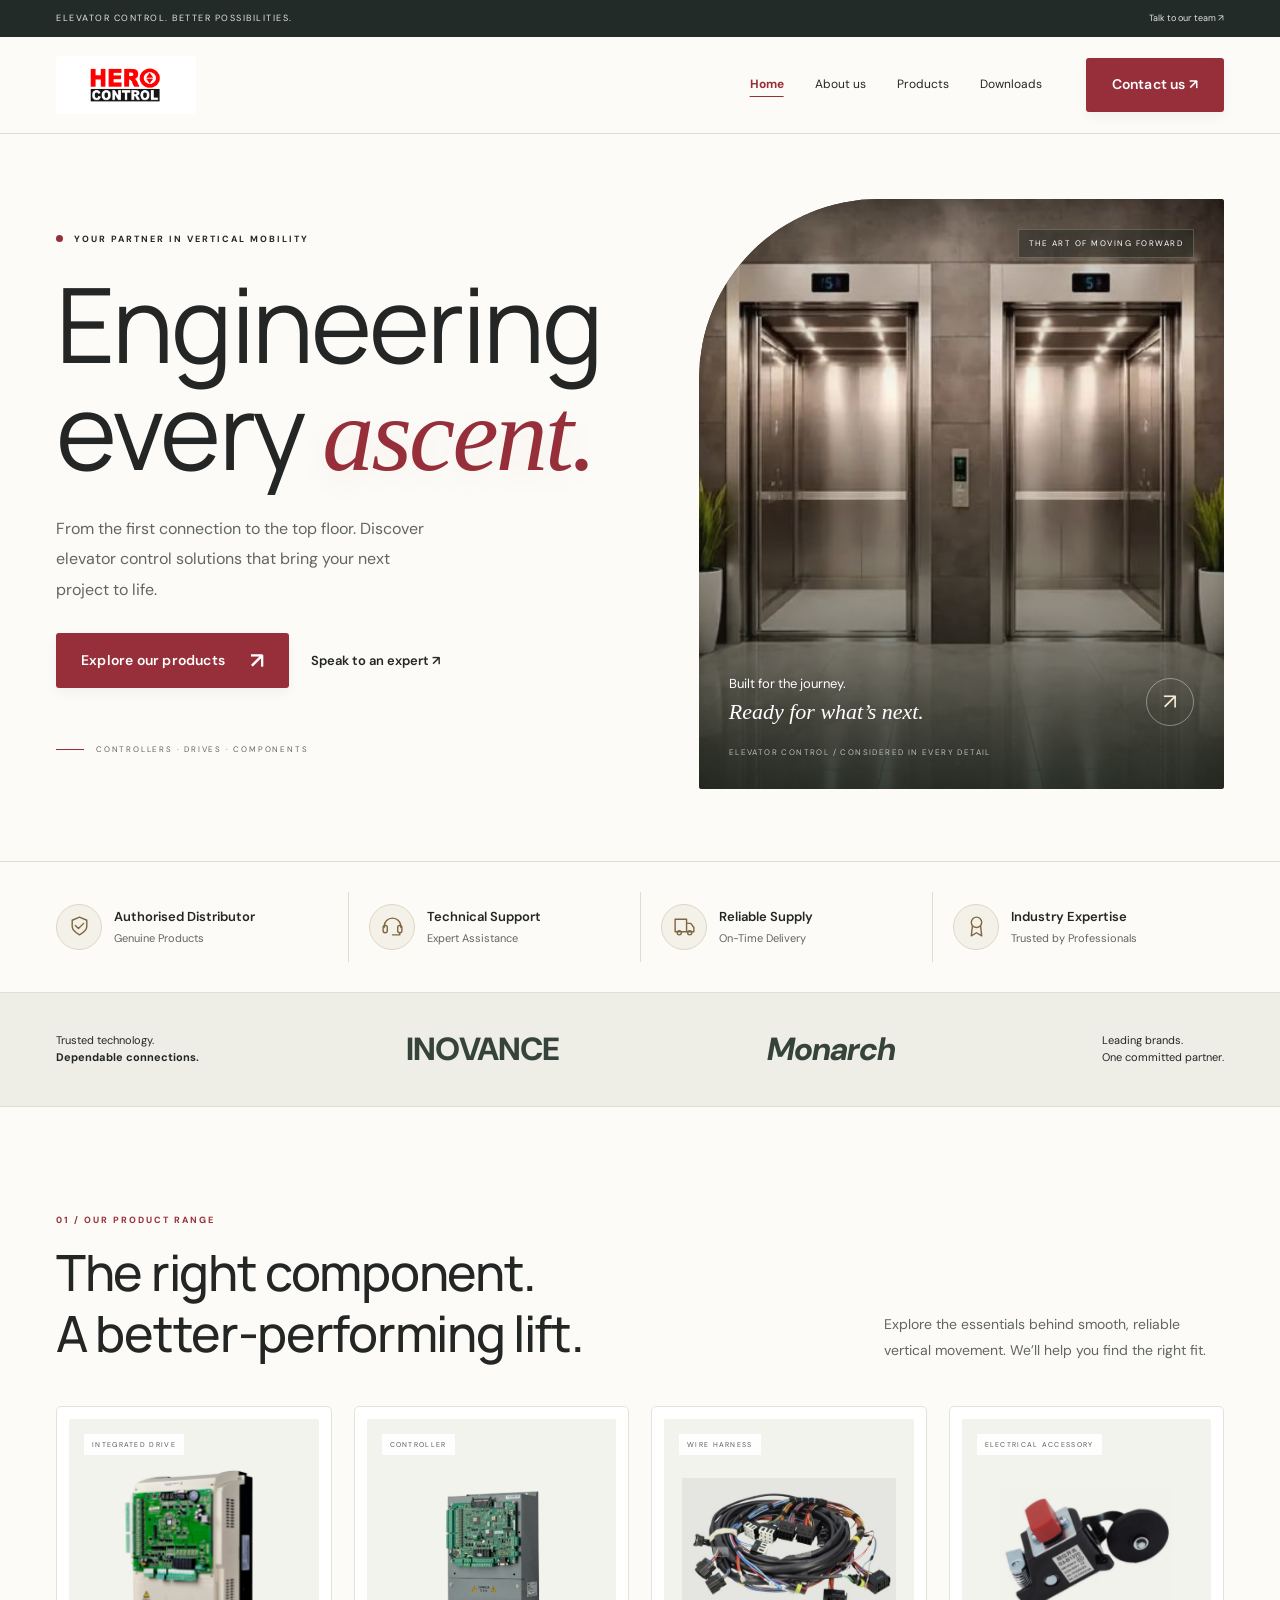
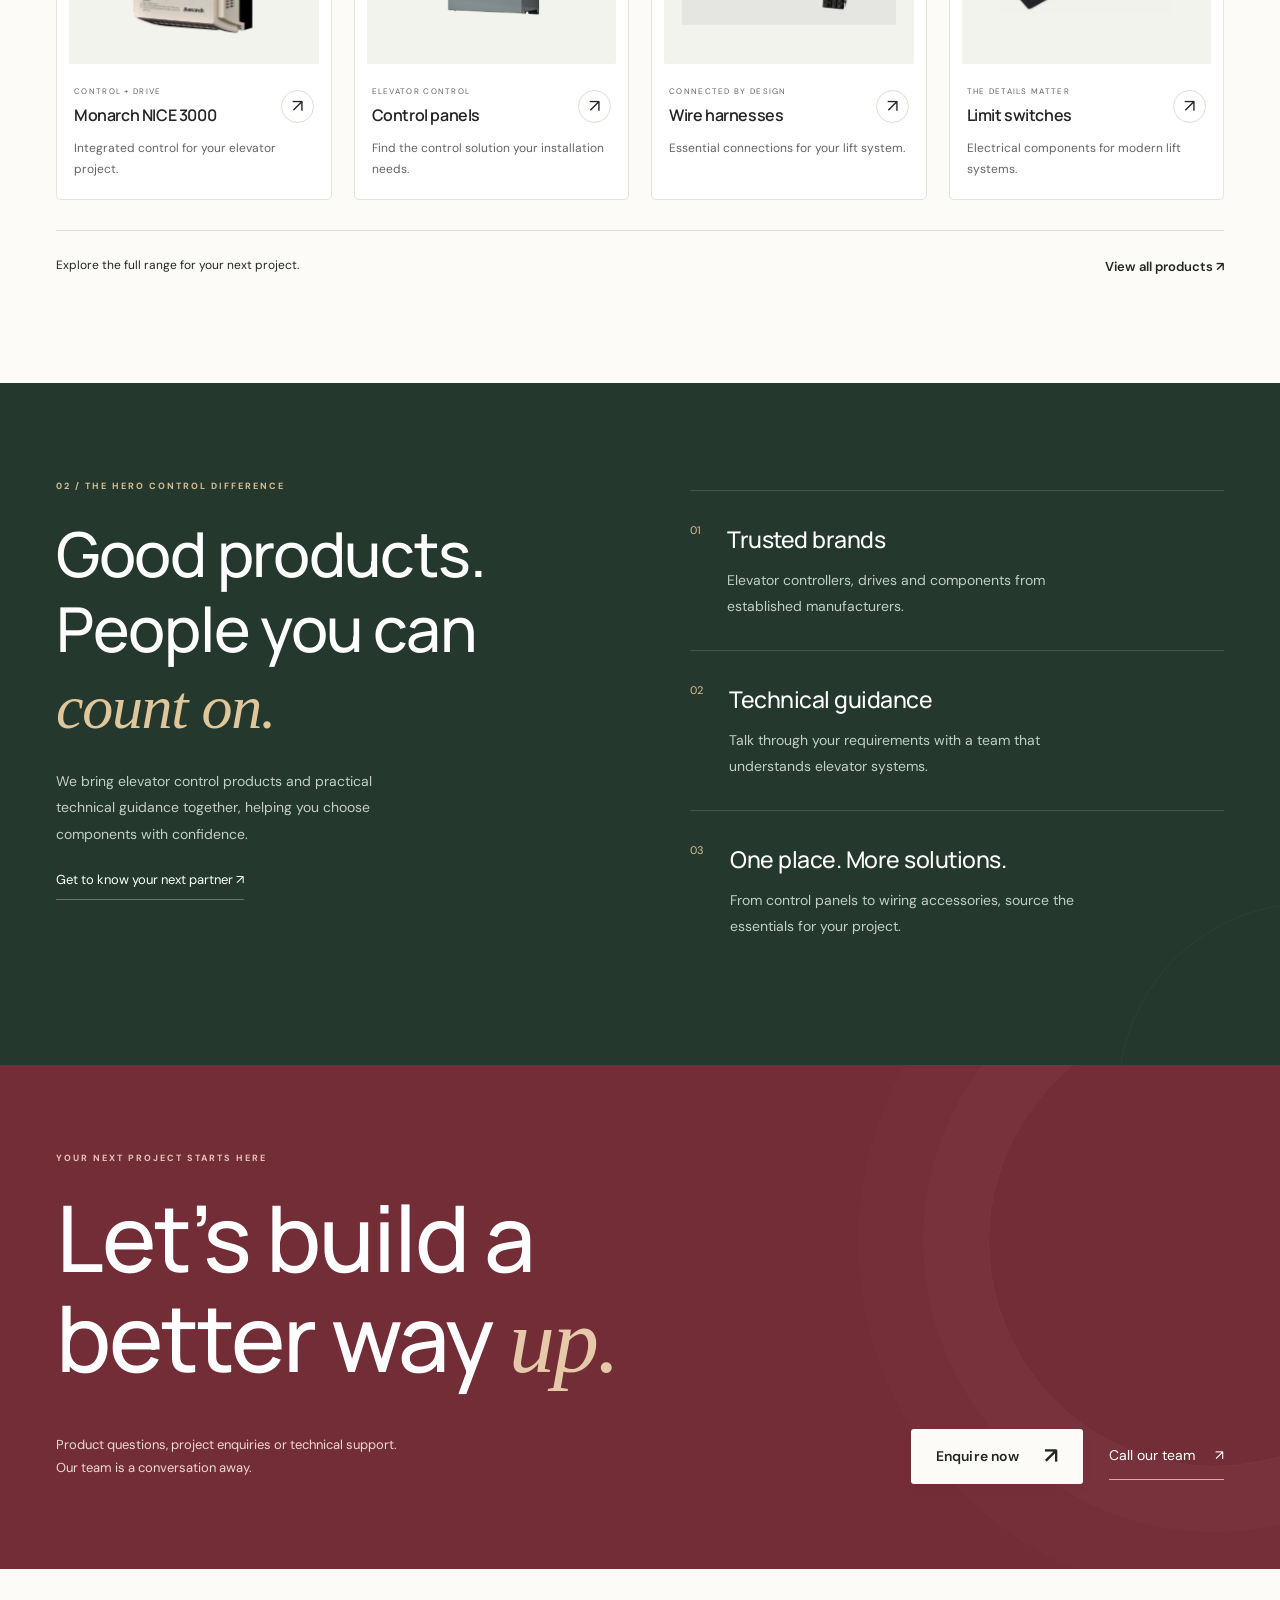
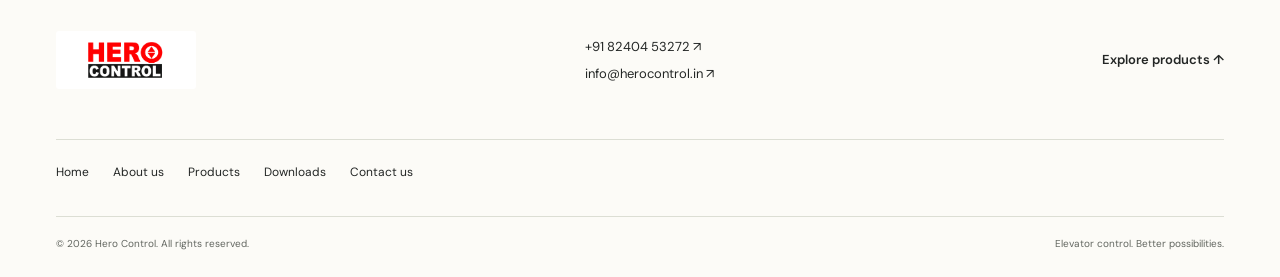
==== commit 2a18c360: "style: add subtle reveals and hover animations" ====
--- a/index.html
+++ b/index.html
@@ -1,6 +1,6 @@
 <!doctype html>
 <html lang="en">
-<head><meta charset="utf-8"><meta name="viewport" content="width=device-width,initial-scale=1"><meta name="theme-color" content="#25382e"><meta name="description" content="Elevator controllers, integrated drives and components from Hero Control."><title>Engineering every ascent | Hero Control</title><link rel="icon" href="assets/logo.png"><link rel="stylesheet" href="style.css"><link rel="stylesheet" href="premium.css"><script src="script.js" defer></script></head>
+<head><meta charset="utf-8"><meta name="viewport" content="width=device-width,initial-scale=1"><meta name="theme-color" content="#25382e"><meta name="description" content="Elevator controllers, integrated drives and components from Hero Control."><title>Engineering every ascent | Hero Control</title><link rel="icon" href="assets/logo.png"><link rel="stylesheet" href="style.css"><link rel="stylesheet" href="premium.css"><link rel="stylesheet" href="motion.css"><script src="script.js" defer></script><script src="motion.js" defer></script></head>
 <body>
 <a class="skip" href="#main">Skip to content</a>
 <div class="topbar"><div class="container">ELEVATOR CONTROL. BETTER POSSIBILITIES.<a href="tel:+918240453272">Talk to our team ↗</a></div></div>
--- a/motion.css
+++ b/motion.css
@@ -0,0 +1,44 @@
+﻿/* Entrance effects run once; content stays visible without JavaScript. */
+@keyframes reveal-up {
+  from { opacity: 0; transform: translateY(18px); }
+  to { opacity: 1; transform: translateY(0); }
+}
+@keyframes hero-arrive {
+  from { opacity: .5; transform: translateY(12px); }
+  to { opacity: 1; transform: translateY(0); }
+}
+@media (prefers-reduced-motion: no-preference) {
+  .hero-copy, .page-intro > h1 { animation: hero-arrive .75s cubic-bezier(.2,.7,.2,1) both; }
+  .hero-visual { animation: hero-arrive .95s cubic-bezier(.2,.7,.2,1) both; }
+  .reveal-in { animation: reveal-up .65s cubic-bezier(.2,.7,.2,1); }
+}
+.hero h1 em, .page-intro h1 em { text-shadow: 0 8px 35px #962f3912; }
+.hero-visual > img { transition: transform .9s cubic-bezier(.2,.7,.2,1); }
+.button span, .text-link span, .app-arrow, .support-links b { display: inline-block; transition: transform .25s ease; }
+.trust-icon { transition: color .25s, background .25s, border-color .25s, transform .25s; }
+.application-grid a, .resource-grid article { transition: transform .25s, box-shadow .25s, border-color .25s; }
+.resource-symbol { transition: transform .25s, color .25s, background .25s; }
+#navigation > a:not(.button) { position: relative; }
+#navigation > a:not(.button)::after { content: ''; position: absolute; bottom: 4px; left: 0; width: 100%; height: 1px; background: var(--red); transform: scaleX(0); transform-origin: left; transition: transform .25s; }
+.filters button { transition: background .2s, border-color .2s, color .2s; }
+input, select, textarea { transition: border-color .2s, box-shadow .2s, background .2s; }
+input:focus, select:focus, textarea:focus { border-color: #899b86; box-shadow: 0 3px 16px #25382e09; }
+.button:focus-visible span, .application-grid a:focus-visible .app-arrow, .support-links a:focus-visible b { transform: translate(3px, -3px); }
+@media (hover: hover) and (pointer: fine) {
+  .hero-visual:hover > img { transform: scale(1.045); }
+  .button:hover span, .text-link:hover span, .application-grid a:hover .app-arrow, .support-links a:hover b { transform: translate(3px, -3px); }
+  .trust-item:hover .trust-icon { color: #fff; background: #304437; border-color: #304437; transform: translateY(-3px); }
+  .application-grid a:hover, .resource-grid article:hover { transform: translateY(-5px); box-shadow: 0 14px 26px #25382e0c; border-color: #b9b49f; }
+  .resource-grid article:hover .resource-symbol { transform: rotate(-8deg); color: #fff; background: #304437; }
+  #navigation > a:not(.button):hover::after { transform: scaleX(1); }
+  .filters button:not(.active):hover { background: #eee9dd; border-color: #baae96; }
+}
+@media (prefers-reduced-motion: reduce) {
+  *, *::before, *::after { animation: none !important; transition: none !important; }
+  .hero-visual:hover > img, .product:hover img, .product:hover, .button:hover,
+  .button:hover span, .text-link:hover span, .application-grid a:hover,
+  .application-grid a:hover .app-arrow, .support-links a:hover b,
+  .trust-item:hover .trust-icon, .resource-grid article:hover,
+  .resource-grid article:hover .resource-symbol, .button:focus-visible span,
+  .application-grid a:focus-visible .app-arrow, .support-links a:focus-visible b { transform: none; }
+}
